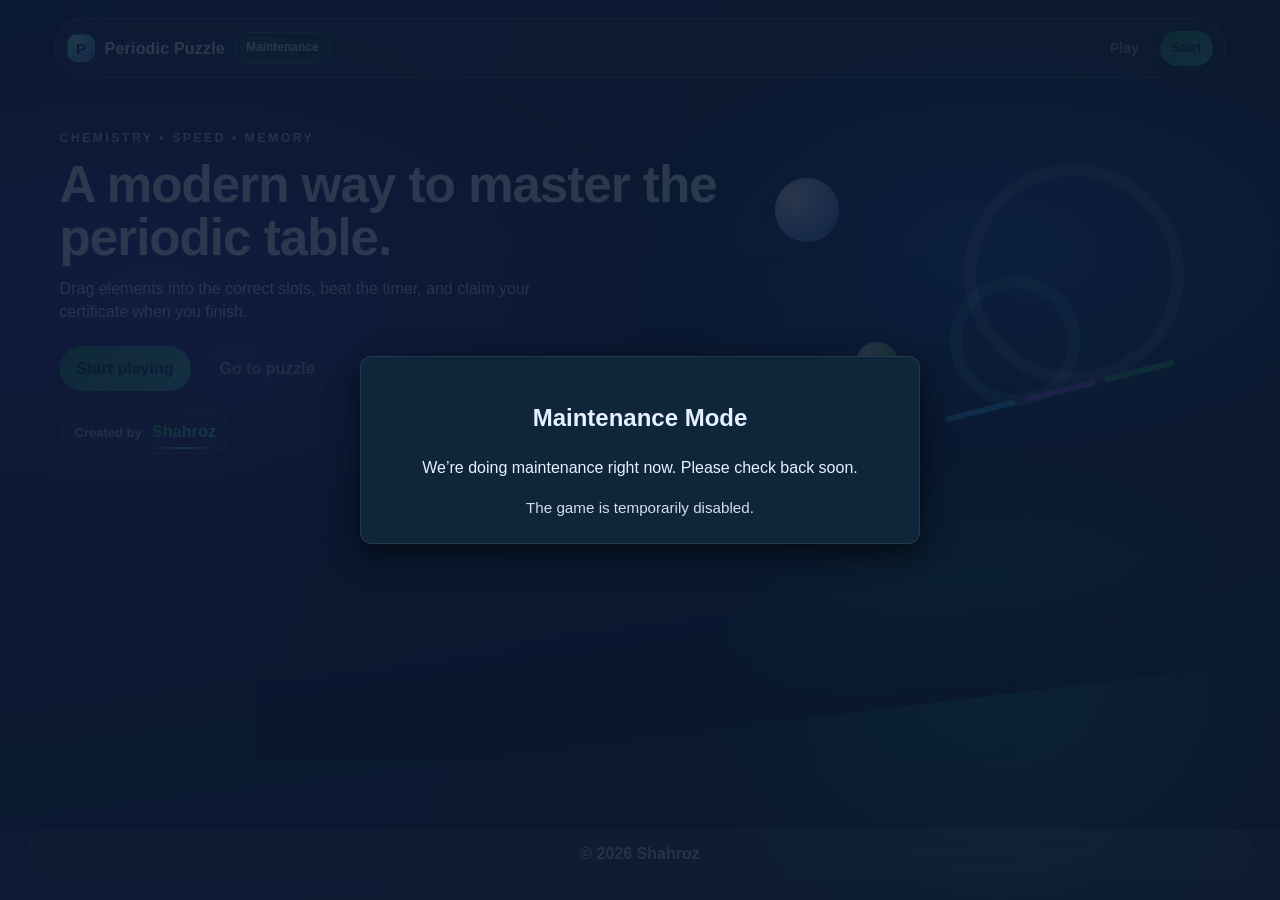
==== index.html @ a2abd0b9 "Add files via upload" ====
<!DOCTYPE html>
<html lang="en" >
<head>
  <meta charset="UTF-8">
	<meta name="viewport" content="width=device-width, initial-scale=1">
  <title>Periodic Puzzle</title>
  <link rel="stylesheet" href="./style.css">
	<link rel="icon" type="image/svg+xml" href="./logo.svg">
	<link rel="icon" type="image/png" href="./logo.png">
	<link rel="apple-touch-icon" href="./logo.png">
  
  <!-- Google tag (gtag.js) -->
  <script async src="https://www.googletagmanager.com/gtag/js?id=G-B5GXGY2XYY"></script>
  <script>
    window.dataLayer = window.dataLayer || [];
    function gtag(){dataLayer.push(arguments);}
    gtag('js', new Date());
    gtag('config', 'G-B5GXGY2XYY');
  </script>
  
  <style>
    /* High protection: disable text selection & right-click while allowing form inputs */
    html, body { -webkit-user-select: none; -moz-user-select: none; -ms-user-select: none; user-select: none; }
    input, textarea, select, button { -webkit-user-select: text; -moz-user-select: text; -ms-user-select: text; user-select: text; }
  </style>
</head>
<body class="page-intro">
	<header class="site-hero" aria-label="Intro">
		<div class="hero-inner">
			<nav class="top-nav" aria-label="Primary">
				<div class="brand">
					<div class="brand-mark" aria-hidden="true"></div>
					<div class="brand-text">Periodic Puzzle</div>
					<span class="pill pill--status">Online</span>
				</div>
				<div class="nav-actions">
					<a class="nav-link" href="./periodic.html">Play</a>
					<a class="pill pill--cta" id="intro-start" href="./periodic.html">Start</a>
				</div>
			</nav>

			<div class="hero-grid">
				<div class="hero-copy">
					<p class="hero-kicker">Chemistry • Speed • Memory</p>
					<h1 class="hero-title">A modern way to master the periodic table.</h1>
					<p class="hero-subtitle">Drag elements into the correct slots, beat the timer, and claim your certificate when you finish.</p>
					<div class="hero-ctas">
						<a class="cta cta--primary" href="./periodic.html">Start playing</a>
						<a class="cta cta--secondary" href="./periodic.html">Go to puzzle</a>
					</div>
					<div class="intro-ownership" aria-label="Ownership">
						<span class="intro-ownership__label">Created by</span>
						<span class="intro-ownership__name">Shahroz</span>
					</div>
				</div>
				<div class="hero-art" aria-hidden="true">
					<div class="ring ring--1"></div>
					<div class="ring ring--2"></div>
					<div class="orb orb--1"></div>
					<div class="orb orb--2"></div>
					<div class="sticks">
						<span class="stick stick--1"></span>
						<span class="stick stick--2"></span>
						<span class="stick stick--3"></span>
					</div>
				</div>
			</div>
		</div>
	</header>

	<!-- Maintenance overlay (shown when site-config.json enables maintenance) -->
	<div class="modal-overlay" id="introMaintenanceOverlay" style="display:none" aria-hidden="true">
		<div class="modal-box" role="dialog" aria-modal="true" aria-labelledby="introMaintenanceTitle">
			<h2 id="introMaintenanceTitle">Maintenance Mode</h2>
			<p id="introMaintenanceMessage" style="margin-top: 10px; line-height: 1.6;"></p>
			<div style="margin-top: 14px; font-size: 0.95em; opacity: 0.9;">
				The game is temporarily disabled.
			</div>
		</div>
	</div>

	<footer class="site-footer" aria-label="Ownership">© 2026 Shahroz</footer>

	<script>
		(async () => {
			try {
				const res = await fetch('./site-config.json', { cache: 'no-store' });
				if (!res.ok) return;
				const cfg = await res.json();
				if (!cfg?.maintenance?.enabled) return;

				const message = cfg?.maintenance?.message || 'We are doing a quick update. Please check back soon.';

				const statusPill = document.querySelector('.pill--status');
				if (statusPill) statusPill.textContent = 'Maintenance';

				const overlay = document.getElementById('introMaintenanceOverlay');
				const messageEl = document.getElementById('introMaintenanceMessage');
				if (messageEl) messageEl.textContent = message;
				if (overlay) {
					overlay.style.display = 'flex';
					overlay.setAttribute('aria-hidden', 'false');
				}

				// Disable navigation into the game while maintenance is enabled
				document.querySelectorAll('a[href$="periodic.html"], a[href$="/periodic.html"]').forEach(a => {
					a.addEventListener('click', (e) => e.preventDefault());
					a.setAttribute('aria-disabled', 'true');
					a.style.pointerEvents = 'none';
					a.style.opacity = '0.65';
				});
			} catch {
				// If config can't be loaded, do nothing
			}
		})();
	</script>
</body>
</html>
---- style.css ----
:root {
	/* Palette (existing colors) */
	--bg: #0a192f;
	--bg-2: #112240;
	--panel: #0f253a;
	--panel-2: #071428;
	--text: #e6f1ff;
	--muted: #cfeef0;
	--accent: #64ffda;

	/* Hero palette (keeps your existing theme, adds a modern gradient) */
	--hero-a: #6d28d9;
	--hero-b: #2563eb;
	--hero-c: #22c55e;
	--glass: rgba(255, 255, 255, 0.10);
	--glass-2: rgba(255, 255, 255, 0.14);
	--glass-border: rgba(255, 255, 255, 0.16);
	--ring: rgba(255, 255, 255, 0.22);

	/* Responsive sizing */
	--tile: 44px;
	--grid-cell: 52px;
	--grid-gap: 6px;

	/* Radii / shadows (reused existing values) */
	--r-sm: 6px;
	--r-md: 10px;
	--r-lg: 12px;
	--shadow-lg: 0 10px 30px rgba(0,0,0,0.6);
	--shadow-lg-2: 0 10px 30px rgba(0,0,0,0.7);
}

*,
*::before,
*::after {
	box-sizing: border-box;
}

body {
	background-color: var(--bg);
	background-image: linear-gradient(180deg, var(--bg) 0%, var(--bg-2) 120%);
	color: var(--text);
	font-family: "Helvetica Neue", Helvetica, Arial, sans-serif;
	line-height: 1.45;
	margin: 0;
}

/* Intro page: fill viewport so no empty bottom area */
body.page-intro {
	min-height: 100vh;
	display: flex;
	flex-direction: column;
	background:
		radial-gradient(900px 450px at 12% 35%, rgba(109, 40, 217, 0.55), transparent 60%),
		radial-gradient(700px 380px at 78% 30%, rgba(37, 99, 235, 0.55), transparent 55%),
		radial-gradient(520px 420px at 78% 82%, rgba(34, 197, 94, 0.38), transparent 55%),
		linear-gradient(110deg, rgba(16, 24, 64, 0.95), rgba(10, 25, 47, 0.90));
}

/* Game page: match intro background + remove bottom empty space */
body.page-game {
	min-height: 100vh;
	display: flex;
	flex-direction: column;
	background:
		radial-gradient(900px 450px at 12% 35%, rgba(109, 40, 217, 0.40), transparent 60%),
		radial-gradient(700px 380px at 78% 30%, rgba(37, 99, 235, 0.40), transparent 55%),
		radial-gradient(520px 420px at 78% 82%, rgba(34, 197, 94, 0.26), transparent 55%),
		linear-gradient(110deg, rgba(16, 24, 64, 0.92), rgba(10, 25, 47, 0.90));
}

body.page-game .site-main {
	flex: 1;
}

body.page-game .site-footer {
	margin-top: auto;
}

body.page-intro .site-hero {
	flex: 1;
	padding-bottom: 40px;
}

body.page-intro .site-footer {
	margin-top: auto;
}

/* --- Modern hero + nav (reference-like look) --- */
.site-hero {
	position: relative;
	overflow: hidden;
	padding: 18px 0 110px;
	background:
		radial-gradient(900px 450px at 12% 35%, rgba(109, 40, 217, 0.55), transparent 60%),
		radial-gradient(700px 380px at 78% 30%, rgba(37, 99, 235, 0.55), transparent 55%),
		radial-gradient(520px 420px at 78% 82%, rgba(34, 197, 94, 0.38), transparent 55%),
		linear-gradient(110deg, rgba(16, 24, 64, 0.95), rgba(10, 25, 47, 0.90));
}

.site-hero::after {
	content: "";
	position: absolute;
	left: -8vw;
	right: -8vw;
	bottom: -1px;
	height: 120px;
	background: linear-gradient(180deg, rgba(10, 25, 47, 0) 0%, rgba(10, 25, 47, 0.85) 45%, rgba(10, 25, 47, 1) 100%);
	transform: skewY(-7deg);
	transform-origin: bottom left;
}

/* Intro mobile layout */
@media (max-width: 640px) {
	body.page-intro .hero-inner {
		padding: 0 14px;
	}

	body.page-intro .site-hero {
		padding: 14px 0 64px;
	}

	body.page-intro .top-nav {
		border-radius: 22px;
		padding: 10px 12px;
		gap: 10px;
		flex-wrap: wrap;
	}

	body.page-intro .brand {
		min-width: 0;
		flex: 1 1 auto;
	}

	body.page-intro .brand-text {
		font-size: 14px;
	}

	body.page-intro .pill--status {
		display: none;
	}

	body.page-intro .nav-actions {
		width: 100%;
		justify-content: flex-end;
	}

	body.page-intro .hero-grid {
		grid-template-columns: 1fr;
		padding: 26px 0 0;
		gap: 16px;
	}

	body.page-intro .hero-title {
		font-size: 40px;
	}

	body.page-intro .hero-subtitle {
		font-size: 15px;
		margin-bottom: 18px;
	}

	body.page-intro .hero-ctas {
		gap: 10px;
	}

	body.page-intro .cta {
		width: 100%;
	}

	body.page-intro .hero-art {
		min-height: 180px;
		opacity: 0.92;
	}

	body.page-intro .ring--1 {
		width: 190px;
		height: 190px;
		top: 18px;
		right: 10px;
	}

	body.page-intro .ring--2 {
		display: none;
	}

	body.page-intro .orb--1 {
		left: 16px;
		top: 20px;
		width: 52px;
		height: 52px;
	}

	body.page-intro .orb--2 {
		left: auto;
		right: 18px;
		bottom: 26px;
	}

	body.page-intro .sticks {
		right: 12px;
		bottom: 18px;
		transform: rotate(-10deg);
	}

	body.page-intro .stick {
		width: 56px;
		height: 5px;
	}

	body.page-intro .intro-ownership {
		width: 100%;
		justify-content: center;
	}

	body.page-intro .site-footer {
		margin: 10px auto 14px;
		padding: 10px 14px;
	}
}

@media (max-width: 380px) {
	body.page-intro .hero-title {
		font-size: 34px;
	}
}

.hero-inner {
	max-width: 1400px;
	width: min(96vw, 1400px);
	margin: 0 auto;
	padding: 0 28px;
	position: relative;
	z-index: 1;
}

.top-nav {
	display: flex;
	align-items: center;
	justify-content: space-between;
	gap: 16px;
	padding: 10px 12px;
	border-radius: 999px;
	border: 1px solid var(--glass-border);
	background: rgba(255, 255, 255, 0.06);
	backdrop-filter: blur(10px);
}

.brand {
	display: inline-flex;
	align-items: center;
	gap: 10px;
	min-width: 200px;
}

.brand-mark {
	width: 28px;
	height: 28px;
	border-radius: 10px;
	background: linear-gradient(135deg, rgba(100, 255, 218, 0.95), rgba(37, 99, 235, 0.95));
	box-shadow: 0 12px 30px rgba(0, 0, 0, 0.35);
	position: relative;
	overflow: hidden;
	display: grid;
	place-items: center;
	border: 1px solid rgba(255, 255, 255, 0.18);
}

/* Custom logo mark (license-safe, generated in CSS) */
.brand-mark::before {
	content: "";
	position: absolute;
	inset: -30%;
	background:
		radial-gradient(circle at 35% 35%, rgba(255, 255, 255, 0.65), rgba(255, 255, 255, 0) 55%),
		radial-gradient(circle at 75% 75%, rgba(255, 255, 255, 0.35), rgba(255, 255, 255, 0) 60%);
	opacity: 0.75;
	transform: rotate(18deg);
}

.brand-mark::after {
	content: "P";
	position: relative;
	font-weight: 900;
	font-size: 15px;
	line-height: 1;
	letter-spacing: -0.04em;
	color: rgba(10, 25, 47, 0.92);
	text-shadow: 0 1px 0 rgba(255, 255, 255, 0.25);
}

.brand-text {
	font-weight: 800;
	letter-spacing: 0.2px;
}

.nav-actions {
	display: inline-flex;
	align-items: center;
	gap: 10px;
	flex-wrap: wrap;
	justify-content: flex-end;
}

.nav-link {
	color: rgba(230, 241, 255, 0.88);
	text-decoration: none;
	font-weight: 600;
	font-size: 14px;
	padding: 8px 10px;
	border-radius: 999px;
	border: 1px solid transparent;
	transition: background-color 180ms ease, border-color 180ms ease, transform 180ms ease;
}

.nav-link:hover {
	background: rgba(255, 255, 255, 0.08);
	border-color: rgba(255, 255, 255, 0.14);
	transform: translateY(-1px);
}

.pill {
	display: inline-flex;
	align-items: center;
	justify-content: center;
	padding: 8px 12px;
	border-radius: 999px;
	font-size: 13px;
	font-weight: 700;
	text-decoration: none;
	border: 1px solid var(--glass-border);
	background: rgba(255, 255, 255, 0.08);
	color: rgba(230, 241, 255, 0.95);
}

.pill--status {
	padding: 6px 10px;
	font-size: 12px;
	border-color: rgba(34, 197, 94, 0.45);
	background: rgba(34, 197, 94, 0.10);
}

.pill--cta {
	border: none;
	background: linear-gradient(135deg, rgba(34, 197, 94, 0.92), rgba(100, 255, 218, 0.92));
	color: rgba(10, 25, 47, 0.95);
	box-shadow: 0 16px 36px rgba(0, 0, 0, 0.35);
}

.hero-grid {
	display: grid;
	grid-template-columns: 1.15fr 0.85fr;
	gap: 18px;
	align-items: center;
	padding: 52px 6px 0;
}

.hero-kicker {
	margin: 0 0 10px;
	font-weight: 700;
	letter-spacing: 0.22em;
	text-transform: uppercase;
	color: rgba(230, 241, 255, 0.80);
	font-size: 12px;
}

.hero-title {
	margin: 0 0 12px;
	font-size: clamp(34px, 4vw, 54px);
	line-height: 1.05;
	letter-spacing: -0.02em;
}

.hero-subtitle {
	margin: 0 0 22px;
	max-width: 56ch;
	color: rgba(230, 241, 255, 0.86);
	font-size: 16px;
}

.hero-ctas {
	display: flex;
	gap: 12px;
	flex-wrap: wrap;
}

.cta {
	display: inline-flex;
	align-items: center;
	justify-content: center;
	min-height: 44px;
	padding: 10px 16px;
	border-radius: 999px;
	text-decoration: none;
	font-weight: 800;
	border: 1px solid transparent;
	transition: transform 180ms ease, filter 180ms ease, background-color 180ms ease, border-color 180ms ease;
}

.cta--primary {
	color: rgba(10, 25, 47, 0.95);
	background: linear-gradient(135deg, rgba(34, 197, 94, 0.95), rgba(100, 255, 218, 0.95));
	box-shadow: 0 18px 40px rgba(0, 0, 0, 0.35);
}

.cta--secondary {
	color: rgba(230, 241, 255, 0.92);
	background: rgba(255, 255, 255, 0.06);
	border-color: rgba(255, 255, 255, 0.16);
	backdrop-filter: blur(10px);
}

.cta:hover {
	transform: translateY(-1px);
	filter: brightness(1.05);
}

.hero-art {
	position: relative;
	min-height: 280px;
}

.ring {
	position: absolute;
	border-radius: 999px;
	border: 12px solid var(--ring);
	filter: blur(0.2px);
	opacity: 0.95;
}

.ring--1 {
	width: 220px;
	height: 220px;
	top: 12px;
	right: 36px;
	transform: rotate(18deg);
	border-color: rgba(255, 255, 255, 0.18);
}

.ring--2 {
	width: 130px;
	height: 130px;
	bottom: 26px;
	right: 140px;
	transform: rotate(-12deg);
	border-color: rgba(100, 255, 218, 0.22);
}

.orb {
	position: absolute;
	border-radius: 999px;
	filter: blur(0.1px);
	box-shadow: 0 18px 60px rgba(0, 0, 0, 0.35);
}

.orb--1 {
	width: 64px;
	height: 64px;
	top: 26px;
	left: 40px;
	background: radial-gradient(circle at 30% 30%, rgba(255, 255, 255, 0.90), rgba(37, 99, 235, 0.90));
}

.orb--2 {
	width: 44px;
	height: 44px;
	bottom: 46px;
	left: 120px;
	background: radial-gradient(circle at 30% 30%, rgba(255, 255, 255, 0.86), rgba(34, 197, 94, 0.92));
}

.sticks {
	position: absolute;
	bottom: 38px;
	right: 42px;
	display: flex;
	gap: 10px;
	transform: rotate(-14deg);
}

.stick {
	display: inline-block;
	width: 72px;
	height: 6px;
	border-radius: 999px;
	opacity: 0.92;
}

.stick--1 { background: rgba(56, 189, 248, 0.85); }
.stick--2 { background: rgba(168, 85, 247, 0.85); }
.stick--3 { background: rgba(34, 197, 94, 0.85); }

.site-main {
	position: relative;
	margin-top: 0;
}

/* The intro hero can overlap its own next section (not used on game page). */
.page-intro .site-main {
	margin-top: -72px;
}

/* Touch devices: avoid sticky hover zoom */
@media (hover: none) and (pointer: coarse) {
	.element-box:hover {
		transform: none;
		background-color: #f0f0f05e;
	}
	.element-box {
		touch-action: none;
	}
	.button:hover {
		transform: none;
	}
}

.game-header {
	display: flex;
	justify-content: space-between;
	align-items: center;
	gap: 20px;
	margin-bottom: 20px;
	padding: 12px 14px;
	border: 1px solid rgba(255, 255, 255, 0.16);
	border-radius: 22px;
	background: rgba(255, 255, 255, 0.06);
	backdrop-filter: blur(10px);
}

.header-left {
	display: flex;
	align-items: center;
	gap: 30px;
}

.header-right {
	justify-content: end;
	display: flex;
	align-items: center;
	gap: 8px;
	flex-wrap: wrap;
}

.game-title {
	font-size: 24px;
	font-weight: bold;
	color: var(--accent);
	letter-spacing: 0.2px;
}

.game-container {
	max-width: 1400px;
	width: min(96vw, 1400px);
	margin: 0 auto;
	padding: 22px 28px;
}

.elements-container {
	display: flex;
	flex-wrap: wrap;
	justify-content: center;
	align-items: center;
	gap: 6px;
	padding: 14px 10px;
	min-height: 50px;
	border: 1px solid rgba(255, 255, 255, 0.12);
	border-radius: 18px;
	background: rgba(255, 255, 255, 0.05);
}

.element-box {
	color: var(--text);
	width: var(--tile);
	height: var(--tile);
	border: 1px solid rgba(0, 0, 0, 0.35);
	padding: 3px;
	display: grid;
	grid-template-rows: 20% 40% 20% 20%;
	cursor: move;
	-webkit-user-select: none;
	-ms-user-select: none;
	user-select: none;
	background-color: #f0f0f05e;
	border-radius: var(--r-sm);
	transition: transform 150ms ease-in, background-color 150ms ease, border-color 150ms ease;
}

.element-box:hover {
	transform: scale(1.5);
	z-index: 1;
	background-color: #f0f0f0ab;
}

/* Prevent hover effect on placed elements */
.drop-zone .element-box:hover {
	transform: none;
	background: unset;
}

.element-box .atomic-number {
	font-size: 10px;
	text-align: left;
	align-self: start;
}

.element-box .symbol {
	font-size: 14px;
	font-weight: bold;
	text-align: center;
	align-self: center;
}

.element-box .name {
	font-size: 10px;
	text-align: center;
	align-self: center;
	text-overflow: ellipsis;
	overflow: hidden;
	white-space: nowrap;
}

.element-box:hover .name {
	/* Make the name readable on hover (previously shrank to 6px which was unintended). */
	font-size: 12px;
}

/* Responsive layout + scalable table sizing */
@media (max-width: 900px) {
	:root {
		--tile: 36px;
		--grid-cell: 40px;
		--grid-gap: 4px;
	}
	.game-header {
		flex-direction: column;
		align-items: stretch;
	}
	.header-left {
		flex-wrap: wrap;
		gap: 12px;
		justify-content: space-between;
	}
	.header-right {
		justify-content: flex-start;
	}
	.stats-container {
		flex-wrap: wrap;
		gap: 10px;
	}
	.game-container {
		padding: 16px 14px;
	}
	.periodic-table-container {
		padding: 8px;
	}
}

@media (max-width: 600px) {
	:root {
		--tile: 34px;
		--grid-cell: 38px;
		--grid-gap: 4px;
	}
	.game-title {
		font-size: 20px;
	}
	.button {
		padding: 10px 12px;
		font-size: 14px;
		min-height: 38px;
	}
	.score-display,
	.level-display,
	.timer-display {
		min-width: 92px;
		font-size: 15px;
		padding: 8px 10px;
	}
}

@media (max-width: 420px) {
	:root {
		--tile: 32px;
		--grid-cell: 36px;
		--grid-gap: 3px;
	}
}

.element-box .mass {
	font-size: 8px;
	text-align: center;
	align-self: center;
}

.element-box.dragging {
	opacity: 0.5;
}

.periodic-table-container {
	display: flex;
	flex-direction: column;
	align-items: center;
	gap: 20px;
	padding: 10px;
	max-width: 100%;
	overflow-x: auto;
	-webkit-overflow-scrolling: touch;
	border: 1px solid rgba(255, 255, 255, 0.12);
	border-radius: 18px;
	background: rgba(255, 255, 255, 0.04);
}

.periodic-grid {
	display: grid;
	grid-template-columns: repeat(18, var(--grid-cell));
	gap: var(--grid-gap);
	width: max-content;
}

.drop-zone {
	width: calc(var(--grid-cell) - 2px);
	height: calc(var(--grid-cell) - 2px);
	border: 1px dashed rgba(230, 241, 255, 0.30);
	display: flex;
	align-items: center;
	justify-content: center;
	opacity: 1;
	border-radius: var(--r-sm);
	background-color: rgba(255, 255, 255, 0.035);
}

@supports (background-color: color-mix(in srgb, #000 10%, transparent)) {
	.drop-zone {
		background-color: color-mix(in srgb, var(--zone-color, rgba(255, 255, 255, 0.12)) 18%, transparent);
	}
}

/* Element group colors (subtle tint on empty zones) */
.drop-zone[data-group="alkali-metal"] {
	--zone-color: #ff5f56;
}
.drop-zone[data-group="alkaline-earth"] {
	--zone-color: #ffbd2e;
}
.drop-zone[data-group="transition"] {
	--zone-color: #ff9f1a;
}
.drop-zone[data-group="post-transition"] {
	--zone-color: #27c93f;
}
.drop-zone[data-group="metalloid"] {
	--zone-color: #00b4d8;
}
.drop-zone[data-group="nonmetal"] {
	--zone-color: #1e90ff;
}
.drop-zone[data-group="noble-gas"] {
	--zone-color: #9b5de5;
}
.drop-zone[data-group="lanthanide"],
.drop-zone[data-group="lanthanide-placeholder"] {
	--zone-color: #dd32f4;
}

.drop-zone[data-group="actinide"],
.drop-zone[data-group="actinide-placeholder"] {
	--zone-color: #ff66c4;
}

/* Keep placeholder opacity */
.drop-zone[data-group="lanthanide-placeholder"],
.drop-zone[data-group="actinide-placeholder"] {
	opacity: 0.65;
	font-size: 12px;
	font-style: italic;
}

.drop-zone.correct {
	opacity: 1;
	border-style: solid;
}

.drop-zone.correct-hover {
	background-color: rgba(100, 255, 218, 0.10);
	outline: 2px dashed var(--accent);
}

/* --- Tutorial modal --- */
.tutorial-box {
	max-width: 620px;
}

.tutorial-stage {
	position: relative;
	margin-top: 14px;
	height: 150px;
	border-radius: var(--r-lg);
	border: 1px solid rgba(255, 255, 255, 0.14);
	background: rgba(255, 255, 255, 0.06);
	overflow: hidden;
}

.tutorial-target {
	position: absolute;
	right: 22px;
	top: 50%;
	transform: translateY(-50%);
	width: 92px;
	height: 92px;
	border-radius: 16px;
	border: 2px dashed rgba(100, 255, 218, 0.45);
	background: rgba(100, 255, 218, 0.07);
	display: flex;
	align-items: center;
	justify-content: center;
}

.tutorial-target.is-hot {
	border-color: rgba(100, 255, 218, 0.85);
	background: rgba(100, 255, 218, 0.12);
}

.tutorial-target-label {
	font-weight: 800;
	color: rgba(230, 241, 255, 0.86);
	font-size: 14px;
}

.tutorial-tile {
	position: absolute;
	left: 22px;
	top: 50%;
	transform: translateY(-50%);
	width: 92px;
	height: 92px;
	border-radius: 16px;
	border: 1px solid rgba(255, 255, 255, 0.16);
	background: rgba(255, 255, 255, 0.10);
	backdrop-filter: blur(10px);
	box-shadow: 0 18px 44px rgba(0, 0, 0, 0.35);
	color: rgba(230, 241, 255, 0.92);
	cursor: grab;
	user-select: none;
	display: grid;
	grid-template-rows: 18px 1fr 18px;
	padding: 10px;
}

.tutorial-tile.is-dragging {
	cursor: grabbing;
	box-shadow: 0 22px 58px rgba(0, 0, 0, 0.45);
}

.tutorial-atomic {
	font-size: 12px;
	font-weight: 800;
	opacity: 0.9;
}

.tutorial-symbol {
	font-size: 26px;
	font-weight: 900;
	align-self: center;
	justify-self: center;
}

.tutorial-name {
	font-size: 12px;
	font-weight: 700;
	opacity: 0.9;
	text-align: center;
}

.tutorial-pointer {
	position: absolute;
	left: 58px;
	top: 52px;
	width: 14px;
	height: 14px;
	border-radius: 999px;
	background: rgba(255, 255, 255, 0.95);
	box-shadow: 0 14px 34px rgba(0, 0, 0, 0.35);
	opacity: 0.85;
	animation: tutorialPointer 1.6s ease-in-out infinite;
}

.tutorial-pointer::after {
	content: "";
	position: absolute;
	left: 50%;
	top: 50%;
	transform: translate(-50%, -50%);
	width: 26px;
	height: 26px;
	border-radius: 999px;
	border: 2px solid rgba(255, 255, 255, 0.35);
}

@keyframes tutorialPointer {
	0% { transform: translate(0, 0) scale(1); opacity: 0.35; }
	20% { opacity: 0.85; }
	55% { transform: translate(310px, 0) scale(1); opacity: 0.85; }
	70% { transform: translate(310px, 0) scale(0.86); opacity: 0.55; }
	100% { transform: translate(0, 0) scale(1); opacity: 0.35; }
}

/* Footer ownership */
.site-footer {
	max-width: 1400px;
	width: min(96vw, 1400px);
	margin: 10px auto 22px;
	padding: 12px 18px;
	border-radius: 999px;
	border: 1px solid rgba(255, 255, 255, 0.12);
	background: rgba(255, 255, 255, 0.05);
	backdrop-filter: blur(10px);
	color: rgba(230, 241, 255, 0.80);
	font-weight: 700;
	text-align: center;
}

/* Intro ownership animation */
.intro-ownership {
	display: inline-flex;
	align-items: baseline;
	gap: 10px;
	margin-top: 18px;
	padding: 10px 14px;
	border-radius: 999px;
	border: 1px solid rgba(255, 255, 255, 0.14);
	background: rgba(255, 255, 255, 0.06);
	backdrop-filter: blur(10px);
	animation: introOwnerIn 900ms ease-out both;
}

.intro-ownership__label {
	font-weight: 700;
	color: rgba(230, 241, 255, 0.72);
	font-size: 13px;
}

.intro-ownership__name {
	font-weight: 900;
	letter-spacing: 0.2px;
	background: linear-gradient(135deg, rgba(34, 197, 94, 0.95), rgba(100, 255, 218, 0.95));
	-webkit-background-clip: text;
	background-clip: text;
	color: transparent;
	position: relative;
}

.intro-ownership__name::after {
	content: "";
	position: absolute;
	left: 0;
	right: 0;
	bottom: -6px;
	height: 2px;
	border-radius: 999px;
	background: linear-gradient(90deg, rgba(34, 197, 94, 0), rgba(100, 255, 218, 0.95), rgba(34, 197, 94, 0));
	animation: introGlow 1.6s ease-in-out infinite;
}

@keyframes introOwnerIn {
	from { opacity: 0; transform: translateY(8px); }
	to { opacity: 1; transform: translateY(0); }
}

@keyframes introGlow {
	0%, 100% { opacity: 0.45; filter: blur(0px); }
	50% { opacity: 1; filter: blur(0.4px); }
}

.drop-zone.incorrect {
	/* Preferred: subtle tint using the indicator color. Fallback provided for older browsers. */
	background-color: var(--indicator-color, rgba(255,40,40,0.25));
	outline: 3px solid var(--indicator-color);
	box-shadow: 0 0 8px var(--indicator-color);
}

/* Use color-mix in browsers that support it for a nicer tint. */
@supports (background-color: color-mix(in srgb, var(--indicator-color) 25%, transparent)) {
	.drop-zone.incorrect {
		background-color: color-mix(in srgb, var(--indicator-color) 25%, transparent);
	}
}

.drop-zone.correct .element-box {
	border: none;
	animation: placeElement 0.5s ease-out forwards;
}

/* Short duplicate of .celebration-overlay removed (full layout defined later). */

.sub-periodic-grid {
	display: grid;
	grid-template-columns: repeat(15, calc(var(--grid-cell) - 2px));
	gap: var(--grid-gap);
	justify-content: center;
	width: max-content;
}

.drop-zone[data-group="spacer"] {
	border: none;
	background: none;
	pointer-events: none; /* Prevents any drag interactions */
}

/* Legend styling */
.legend {
	display: flex;
	flex-wrap: wrap;
	justify-content: center;
	gap: 18px;
	padding: 14px;
	border: 1px solid rgba(255, 255, 255, 0.12);
	border-radius: 18px;
	background: rgba(255, 255, 255, 0.05);
}

.legend-item {
	display: flex;
	align-items: center;
	gap: 8px;
	font-size: 15px;
}

.color-box {
	width: 20px;
	height: 20px;
	border: 1px solid rgba(230, 241, 255, 0.22);
	border-radius: var(--r-sm);
}

/* Legend colors to match */
.color-box.alkali-metal {
	background-color: #ff5f56;
}
.color-box.alkaline-earth {
	background-color: #ffbd2e;
}
.color-box.transition {
	background-color: #ff9f1a;
}
.color-box.post-transition {
	background-color: #27c93f;
}
.color-box.metalloid {
	background-color: #00b4d8;
}
.color-box.nonmetal {
	background-color: #1e90ff;
}
.color-box.noble-gas {
	background-color: #9b5de5;
}
.color-box.lanthanide {
	background-color: #dd32f4;
}
.color-box.actinide {
	background-color: #ff66c4;
}

/* Ensure placeholder boxes don't have borders */
.drop-zone[data-group="spacer"],
.drop-zone[data-group="empty"] {
	border: none;
	background: none;
}

.stats-container {
	display: flex;
	justify-content: start;
	gap: 20px;
}

.score-display,
.level-display,
.timer-display {
	font-size: 18px;
	font-weight: bold;
	color: var(--accent);
	background-color: rgba(17, 34, 64, 0.65);
	padding: 10px 12px;
	border-radius: var(--r-md);
	border: 1px solid rgba(230, 241, 255, 0.10);
	min-width: 100px;
	text-align: center;
}

.timer-warning {
	color: #ff5f56;
	animation: pulse 1s infinite;
}

.button {
	padding: 10px 14px;
	font-size: 15px;
	cursor: pointer;
	background: rgba(255, 255, 255, 0.06);
	color: rgba(230, 241, 255, 0.92);
	border: 1px solid rgba(255, 255, 255, 0.16);
	border-radius: 999px;
	backdrop-filter: blur(8px);
	transition: background-color 180ms ease, transform 180ms ease, border-color 180ms ease, filter 180ms ease;
	min-height: 40px;
}

.button:hover {
	background-color: rgba(255, 255, 255, 0.10);
	border-color: rgba(255, 255, 255, 0.22);
	transform: translateY(-1px);
	filter: brightness(1.03);
}

.button:focus-visible,
.celebration-button:focus-visible,
.modal-input:focus-visible,
.modal-textarea:focus-visible {
	outline: 2px solid rgba(100, 255, 218, 0.65);
	outline-offset: 2px;
}

.reset {
	border-color: #ff5f56;
	color: #ff5f56;
}

.reset:hover {
	background-color: rgba(255, 95, 86, 0.1);
}

.game-container.paused {
	position: relative;
}

.game-container.paused::after {
	content: "PAUSED";
	position: absolute;
	top: 50%;
	left: 50%;
	transform: translate(-50%, -50%);
	background-color: rgba(0, 0, 0, 0.82);
	color: var(--accent);
	padding: 20px 40px;
	font-size: 24px;
	border-radius: var(--r-md);
	z-index: 1000;
}

.game-container.paused .element-box {
	pointer-events: none;
	opacity: 0.5;
}

.game-container.paused .drop-zone {
	pointer-events: none;
}

.element-box.fade-out {
	animation: fadeOut 200ms ease-out forwards;
}

.element-box.fade-in {
	animation: fadeIn 200ms ease-in forwards;
}

.celebration-overlay {
	position: fixed;
	top: 0;
	left: 0;
	right: 0;
	bottom: 0;
	background: rgba(10, 25, 47, 0.95);
	display: flex;
	justify-content: center;
	align-items: center;
	z-index: 1000;
	animation: fadeIn 0.5s ease-out;
}

.celebration-message {
	background: var(--bg-2);
	padding: 40px;
	border-radius: var(--r-lg);
	text-align: center;
	animation: scaleIn 0.5s ease-out;
	border: 1px solid rgba(230, 241, 255, 0.10);
}

.celebration-message h2 {
	color: var(--accent);
	font-size: 2.5em;
	margin-bottom: 20px;
}

.celebration-message p {
	color: var(--text);
	font-size: 1.2em;
	margin: 10px 0;
}

.celebration-button {
	background-color: var(--accent);
	color: var(--bg);
	border: none;
	padding: 12px 24px;
	border-radius: var(--r-sm);
	font-size: 1.1em;
	margin-top: 20px;
	cursor: pointer;
	transition: all 0.3s ease;
}

.celebration-button:hover {
	transform: scale(1.05);
	box-shadow: 0 0 20px rgba(100, 255, 218, 0.3);
}

@keyframes scaleIn {
	from {
		transform: scale(0.8);
		opacity: 0;
	}
	to {
		transform: scale(1);
		opacity: 1;
	}
}

@keyframes pulse {
	0%,
	100% {
		opacity: 1;
	}
	50% {
		opacity: 0.5;
	}
}

@keyframes fadeOut {
	from {
		opacity: 1;
	}
	to {
		opacity: 0;
	}
}

@keyframes fadeIn {
	from {
		opacity: 0;
	}
	to {
		opacity: 1;
	}
}

/* Modal styles for in-page dialogs */
.modal-overlay {
	position: fixed;
	top: 0;
	left: 0;
	right: 0;
	bottom: 0;
	background: rgba(10, 25, 47, 0.85);
	display: flex;
	justify-content: center;
	align-items: center;
	z-index: 1200;
}

.modal-box {
	background: var(--panel);
	padding: 24px;
	border-radius: var(--r-lg);
	width: min(560px, 92%);
	max-width: 92vw;
	box-shadow: var(--shadow-lg);
	border: 1px solid rgba(230, 241, 255, 0.10);
	text-align: center;
}

.modal-input {
	width: 100%;
	padding: 10px 12px;
	margin: 10px 0;
	border-radius: var(--r-sm);
	border: 1px solid #223547;
	background: var(--panel-2);
	color: var(--text);
}

.modal-textarea {
	width: 100%;
	height: 90px;
	padding: 12px;
	border-radius: var(--r-sm);
	border: 1px solid #223547;
	background: var(--panel-2);
	color: var(--text);
	resize: vertical;
}

.modal-actions {
	display: flex;
	gap: 8px;
	justify-content: center;
	margin-top: 12px;
	flex-wrap: wrap;
}

.modal-note {
	color: var(--muted);
	margin-bottom: 8px;
}

.modal-status {
	margin-top: 10px;
	color: var(--accent);
	font-weight: 600;
}

@media (max-width: 600px) {
	/* Make the table start at the left edge on mobile */
	.periodic-table-container {
		align-items: flex-start;
		gap: 14px;
	}

	/* Make empty/spacer cells visible so the table shape is clear */
	.drop-zone[data-group="spacer"],
	.drop-zone[data-group="empty"] {
		border: 1px dashed rgba(230, 241, 255, 0.14);
		background: rgba(230, 241, 255, 0.03);
	}

	/* Reduce tile text clutter on small screens */
	.element-box .name,
	.element-box .mass {
		display: none;
	}
	.element-box .symbol {
		font-size: 13px;
	}
	.element-box .atomic-number {
		font-size: 9px;
	}

	/* Legend: 2-column grid */
	.legend {
		display: grid;
		grid-template-columns: repeat(2, minmax(0, 1fr));
		gap: 10px 12px;
		justify-items: start;
		padding: 12px;
	}
	.legend-item {
		font-size: 14px;
	}
	.color-box {
		width: 16px;
		height: 16px;
	}

	.modal-box { padding: 16px; }
	.modal-actions .celebration-button { padding: 8px 12px; font-size: 14px; }
}

@keyframes placeElement {
	0% {
		transform: scale(0.8);
		opacity: 0;
	}
	50% {
		transform: scale(1.1);
	}
	100% {
		transform: scale(1);
		opacity: 1;
	}
}

@keyframes shake {
	0%, 100% { transform: translateX(0); }
	25% { transform: translateX(-5px); }
	75% { transform: translateX(5px); }
}

.element-box.shake {
	animation: shake 0.2s ease-in-out;
}

/* ===========================
   Email Certificate Modal
   =========================== */

#email-modal {
	position: fixed;
	top: 0;
	left: 0;
	width: 100%;
	height: 100%;
	display: none;
	justify-content: center;
	align-items: center;
	background: rgba(0, 0, 0, 0.6);
	z-index: 9999;
}

#email-modal .modal-box {
	background: var(--panel);
	padding: 24px;
	border-radius: var(--r-lg);
	width: min(420px, 92%);
	box-shadow: var(--shadow-lg-2);
	border: 1px solid rgba(230, 241, 255, 0.10);
	text-align: center;
	animation: fadeIn 0.4s ease-out;
}

#email-modal h3 {
	color: var(--accent);
	margin-bottom: 12px;
}

#email-modal p {
	color: var(--text);
	font-size: 15px;
	margin-bottom: 10px;
}

#email-modal input {
	width: 100%;
	padding: 10px 12px;
	border-radius: var(--r-sm);
	border: 1px solid #223547;
	background: var(--panel-2);
	color: var(--text);
	margin-bottom: 12px;
}

#email-modal button {
	background-color: var(--accent);
	color: var(--bg);
	border: none;
	padding: 10px 16px;
	border-radius: var(--r-sm);
	cursor: pointer;
	font-weight: bold;
	transition: all 0.3s ease;
}

#email-modal button:hover {
	transform: scale(1.05);
	box-shadow: 0 0 15px rgba(100, 255, 218, 0.3);
}

#email-status {
	margin-top: 10px;
	font-size: 14px;
	color: #64ffda;
}
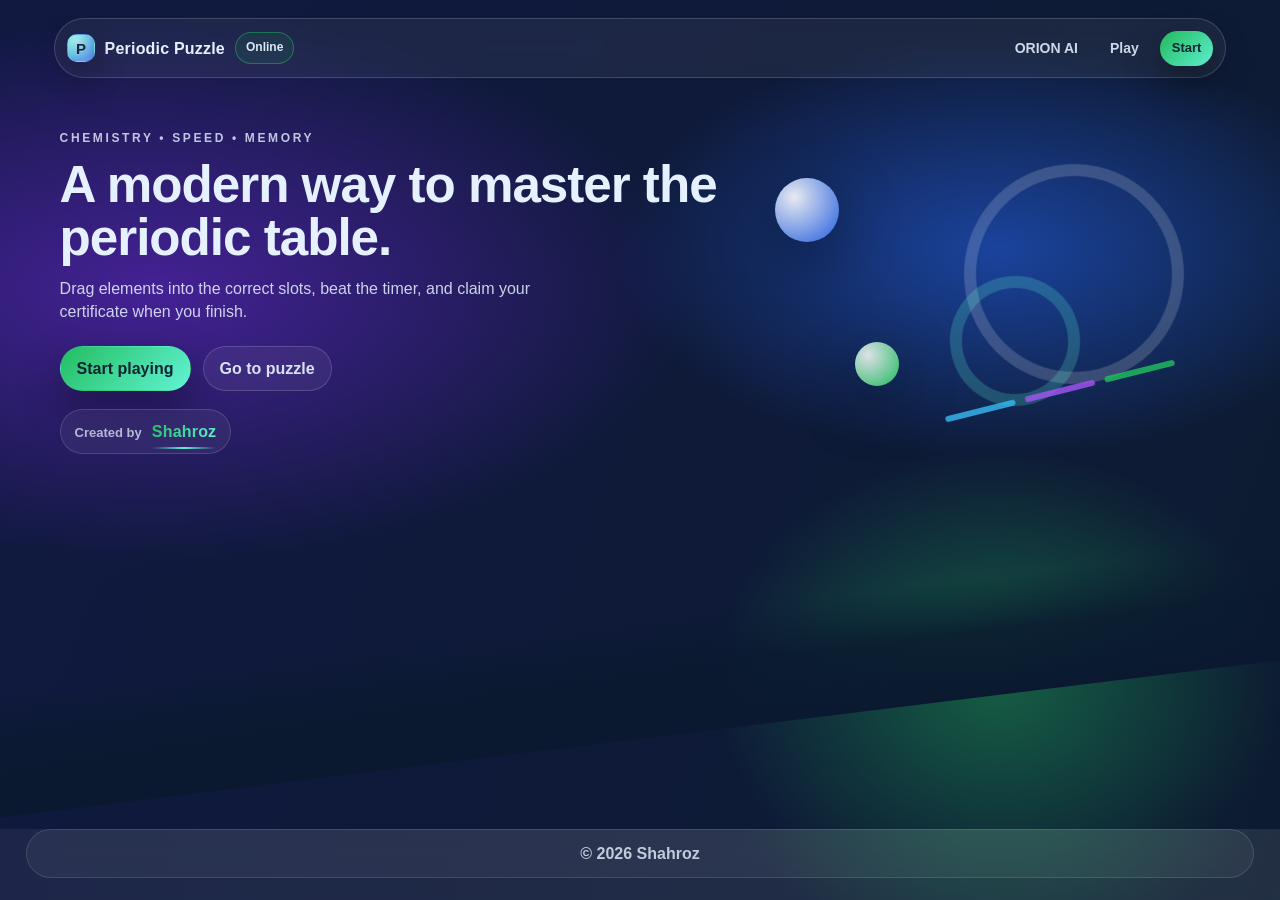
==== commit c354aa56: "Add files via upload" ====
--- a/index.html
+++ b/index.html
@@ -34,6 +34,7 @@
 					<span class="pill pill--status">Online</span>
 				</div>
 				<div class="nav-actions">
+					<a class="nav-link" href="./chat.html">ORION AI</a>
 					<a class="nav-link" href="./periodic.html">Play</a>
 					<a class="pill pill--cta" id="intro-start" href="./periodic.html">Start</a>
 				</div>
--- a/style.css
+++ b/style.css
@@ -84,6 +84,80 @@
 
 body.page-intro .site-footer {
 	margin-top: auto;
+}
+
+/* Difficulty selector styles */
+.difficulty-selector {
+	margin: 20px 0;
+}
+
+.difficulty-options {
+	display: flex;
+	gap: 12px;
+	justify-content: center;
+	flex-wrap: wrap;
+}
+
+.difficulty-btn {
+	display: flex;
+	flex-direction: column;
+	align-items: center;
+	gap: 6px;
+	padding: 12px 20px;
+	background: var(--panel);
+	border: 2px solid rgba(255, 255, 255, 0.1);
+	border-radius: var(--r-md);
+	color: var(--text);
+	cursor: pointer;
+	transition: all 0.3s ease;
+	min-width: 100px;
+}
+
+.difficulty-btn:hover {
+	border-color: var(--accent);
+	transform: translateY(-2px);
+	box-shadow: 0 4px 12px rgba(100, 255, 218, 0.2);
+}
+
+.difficulty-btn.active {
+	border-color: var(--accent);
+	background: rgba(100, 255, 218, 0.1);
+	box-shadow: 0 0 20px rgba(100, 255, 218, 0.3);
+}
+
+.difficulty-emoji {
+	font-size: 32px;
+	transition: transform 0.3s ease;
+	filter: grayscale(0.5);
+}
+
+.difficulty-btn.active .difficulty-emoji {
+	filter: grayscale(0);
+	transform: scale(1.2);
+	animation: difficultyPulse 0.5s ease;
+}
+
+.difficulty-btn:hover .difficulty-emoji {
+	filter: grayscale(0);
+	transform: scale(1.1);
+}
+
+@keyframes difficultyPulse {
+	0%, 100% { transform: scale(1.2); }
+	50% { transform: scale(1.35); }
+}
+
+.difficulty-label {
+	font-weight: 600;
+	font-size: 14px;
+	text-transform: uppercase;
+	letter-spacing: 0.5px;
+}
+
+.difficulty-time {
+	font-size: 12px;
+	opacity: 0.7;
+	color: var(--muted);
 }
 
 /* --- Modern hero + nav (reference-like look) --- */
@@ -617,6 +691,55 @@
 	text-overflow: ellipsis;
 	overflow: hidden;
 	white-space: nowrap;
+}
+
+/* Difficulty-based visibility */
+/* Easy mode: Show atomic numbers prominently */
+body.difficulty-easy .element-box .atomic-number {
+	font-size: 14px;
+	font-weight: bold;
+	color: var(--accent);
+}
+
+/* Medium mode: Hide atomic numbers, show names */
+body.difficulty-medium .element-box .atomic-number {
+	display: none;
+}
+
+body.difficulty-medium .drop-zone .atomic-number {
+	display: none;
+}
+
+/* Hard mode: Hide atomic numbers and names */
+body.difficulty-hard .element-box .atomic-number,
+body.difficulty-hard .element-box .name {
+	display: none;
+}
+
+body.difficulty-hard .element-box .symbol {
+	font-size: 18px;
+}
+
+body.difficulty-hard .drop-zone .atomic-number,
+body.difficulty-hard .drop-zone .name {
+	display: none;
+}
+
+/* Easy mode: Show drop zone numbers as hints */
+body.difficulty-easy .drop-zone::after {
+	content: attr(data-position);
+	position: absolute;
+	top: 2px;
+	left: 4px;
+	font-size: 9px;
+	opacity: 0.4;
+	color: var(--accent);
+	pointer-events: none;
+}
+
+body.difficulty-easy .drop-zone.spacer::after,
+body.difficulty-easy .drop-zone:has(.element-box)::after {
+	content: none;
 }
 
 .element-box:hover .name {
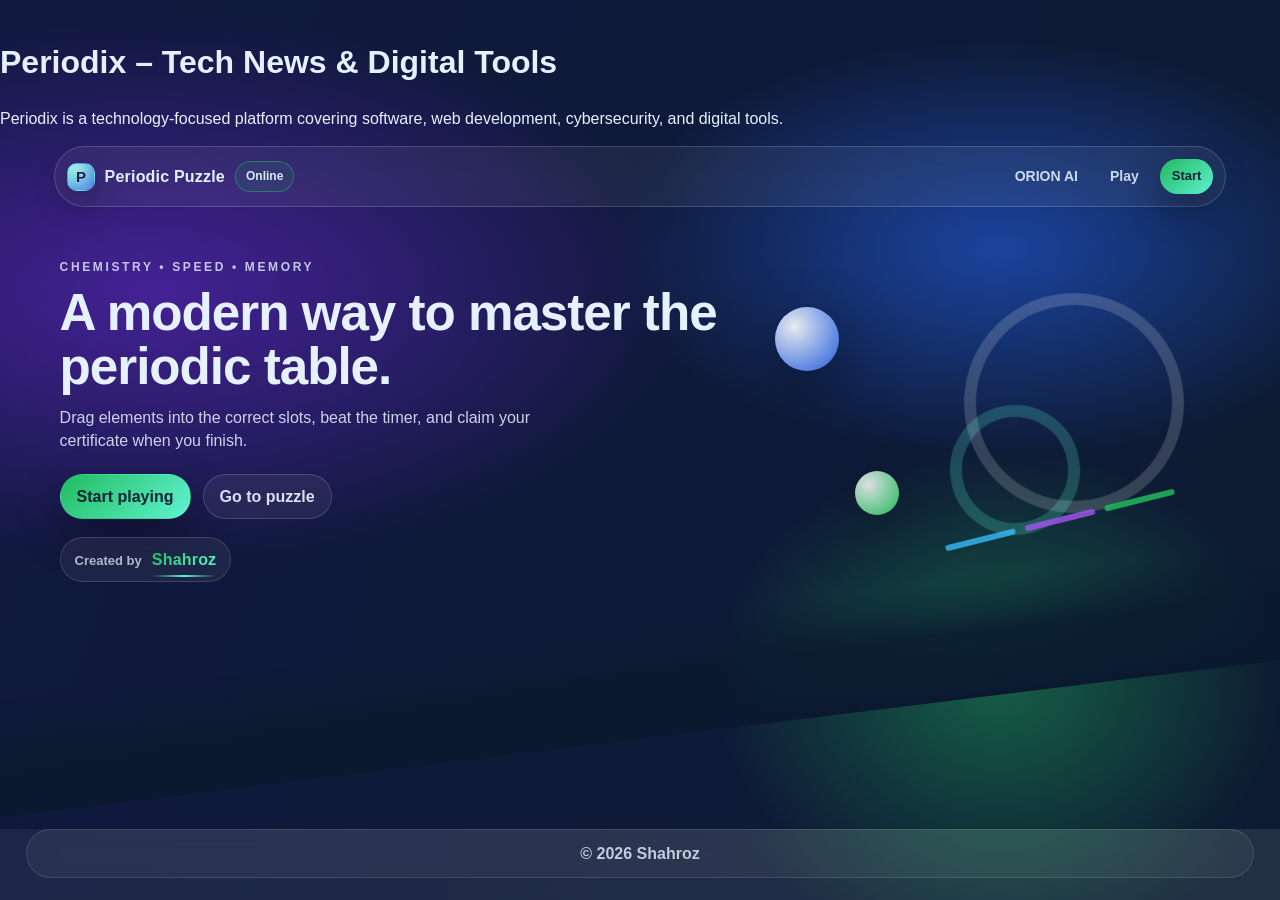
==== commit 652b316c: "Add files via upload" ====
--- a/index.html
+++ b/index.html
@@ -1,10 +1,53 @@
 <!DOCTYPE html>
 <html lang="en" >
 <head>
-  <meta charset="UTF-8">
+	<meta charset="UTF-8">
 	<meta name="viewport" content="width=device-width, initial-scale=1">
-  <title>Periodic Puzzle</title>
+	<!-- Primary SEO -->
+	<title>Periodix – Tech News, Tools & Digital Insights</title>
+	<meta name="description" content="Periodix provides latest tech news, tools, tutorials, and digital insights to help you stay ahead.">
+	<meta name="keywords" content="tech news, digital tools, software, web development, cybersecurity, tutorials, insights, Periodix">
+	<meta name="author" content="Shahroz">
+
+	<!-- Google / Search -->
+	<meta name="robots" content="index, follow">
+	<link rel="canonical" href="https://periodix.me/">
+
+	<!-- Open Graph (Facebook, LinkedIn) -->
+	<meta property="og:title" content="Periodix – Interactive Periodic Table">
+	<meta property="og:description" content="Learn chemistry with an interactive periodic table and smart tools designed for students.">
+	<meta property="og:type" content="website">
+	<meta property="og:url" content="https://periodix.me/">
+	<meta property="og:image" content="https://periodix.me/logo.png">
+
+	<!-- Twitter -->
+	<meta name="twitter:card" content="summary_large_image">
+	<meta name="twitter:title" content="Periodix – Interactive Periodic Table">
+	<meta name="twitter:description" content="Explore chemical elements and learn chemistry interactively with Periodix.">
+	<meta name="twitter:image" content="https://periodix.me/logo.png">
+
+	<!-- Structured Data: WebSite -->
+	<script type="application/ld+json">
+	{
+		"@context": "https://schema.org",
+		"@type": "WebSite",
+		"name": "Periodix",
+		"alternateName": "Periodix Tech",
+		"url": "https://periodix.me"
+	}
+	</script>
+	<!-- Structured Data: Organization Logo -->
+	<script type="application/ld+json">
+	{
+		"@context": "https://schema.org",
+		"@type": "Organization",
+		"name": "Periodix",
+		"url": "https://periodix.me",
+		"logo": "https://periodix.me/logo.png"
+	}
+	</script>
   <link rel="stylesheet" href="./style.css">
+	<link rel="icon" href="/favicon.ico" type="image/x-icon">
 	<link rel="icon" type="image/svg+xml" href="./logo.svg">
 	<link rel="icon" type="image/png" href="./logo.png">
 	<link rel="apple-touch-icon" href="./logo.png">
@@ -26,6 +69,11 @@
 </head>
 <body class="page-intro">
 	<header class="site-hero" aria-label="Intro">
+		<h1>Periodix – Tech News & Digital Tools</h1>
+		<p>
+			Periodix is a technology-focused platform covering software,
+			web development, cybersecurity, and digital tools.
+		</p>
 		<div class="hero-inner">
 			<nav class="top-nav" aria-label="Primary">
 				<div class="brand">
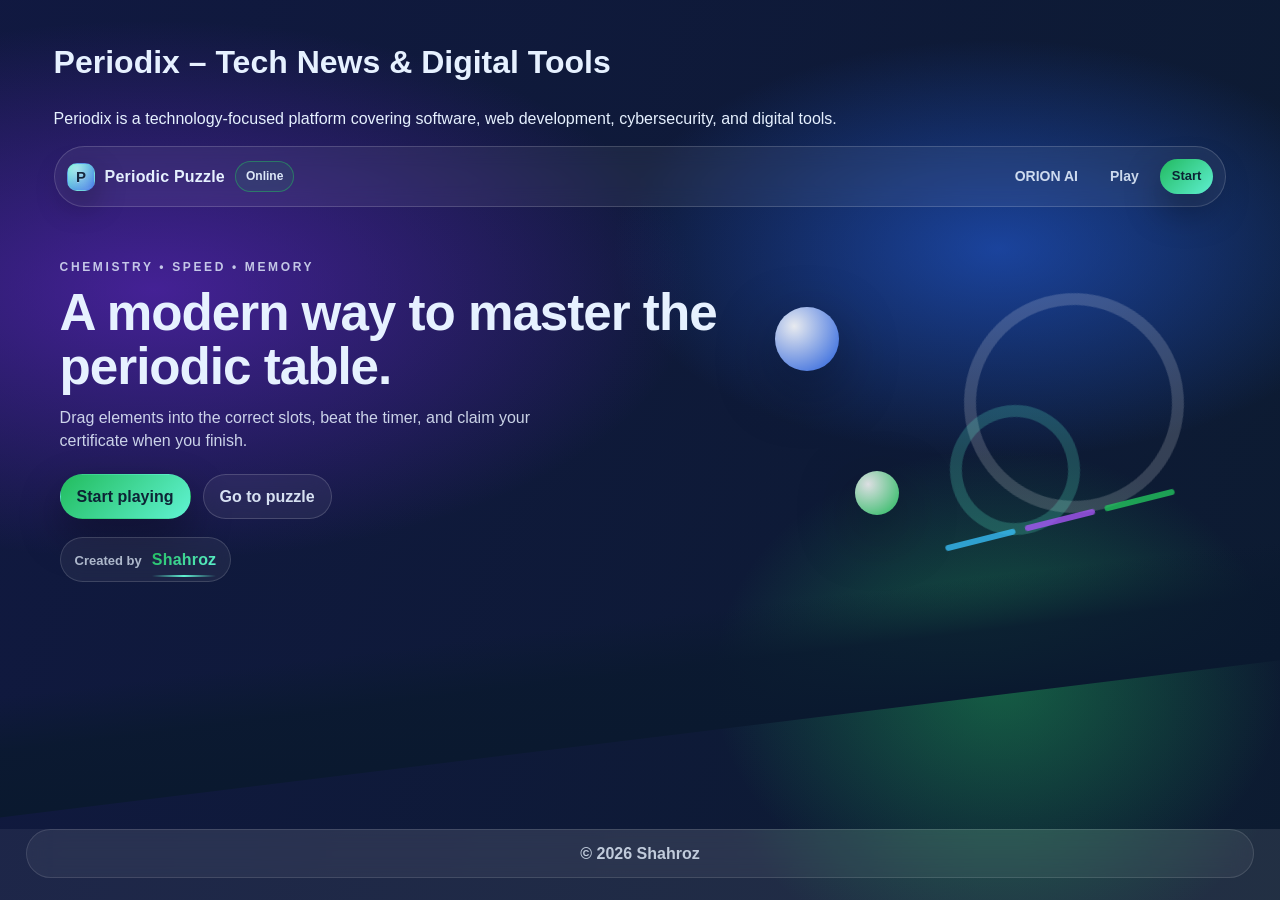
==== commit c32b8940: "Add files via upload" ====
--- a/index.html
+++ b/index.html
@@ -69,12 +69,12 @@
 </head>
 <body class="page-intro">
 	<header class="site-hero" aria-label="Intro">
-		<h1>Periodix – Tech News & Digital Tools</h1>
-		<p>
-			Periodix is a technology-focused platform covering software,
-			web development, cybersecurity, and digital tools.
-		</p>
 		<div class="hero-inner">
+						<!-- SEO header moved here for design harmony -->
+						<div class="seo-header">
+							<h1 class="visually-hidden">Periodix – Tech News & Digital Tools</h1>
+							<p class="visually-hidden">Periodix is a technology-focused platform covering software, web development, cybersecurity, and digital tools.</p>
+						</div>
 			<nav class="top-nav" aria-label="Primary">
 				<div class="brand">
 					<div class="brand-mark" aria-hidden="true"></div>
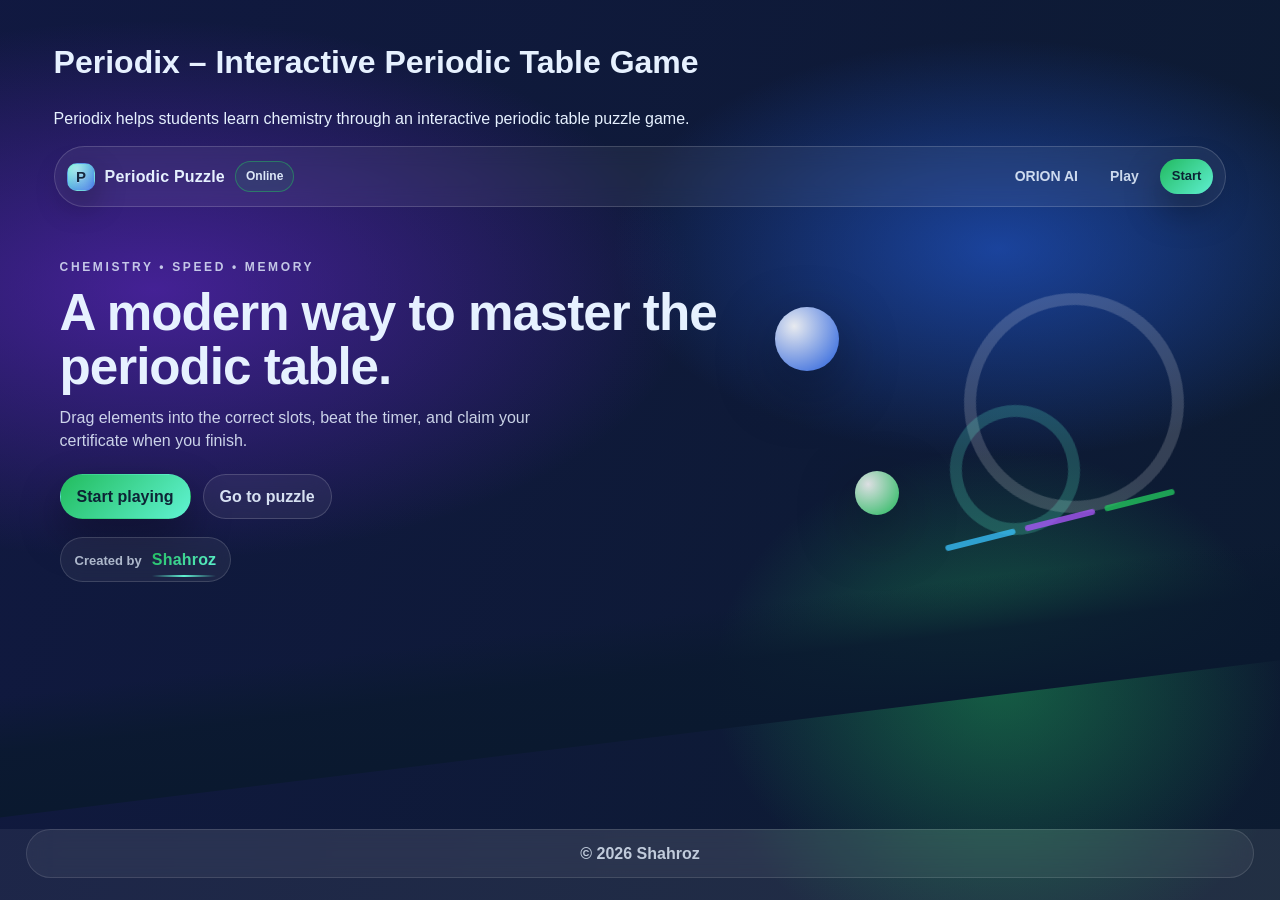
==== commit 8ac99958: "Add files via upload" ====
--- a/index.html
+++ b/index.html
@@ -4,9 +4,8 @@
 	<meta charset="UTF-8">
 	<meta name="viewport" content="width=device-width, initial-scale=1">
 	<!-- Primary SEO -->
-	<title>Periodix – Tech News, Tools & Digital Insights</title>
-	<meta name="description" content="Periodix provides latest tech news, tools, tutorials, and digital insights to help you stay ahead.">
-	<meta name="keywords" content="tech news, digital tools, software, web development, cybersecurity, tutorials, insights, Periodix">
+	<title>Periodix – Interactive Periodic Table Game</title>
+	<meta name="description" content="Periodix is an interactive periodic table game that helps students learn chemistry through puzzles, speed challenges, and memory training.">
 	<meta name="author" content="Shahroz">
 
 	<!-- Google / Search -->
@@ -14,16 +13,16 @@
 	<link rel="canonical" href="https://periodix.me/">
 
 	<!-- Open Graph (Facebook, LinkedIn) -->
-	<meta property="og:title" content="Periodix – Interactive Periodic Table">
-	<meta property="og:description" content="Learn chemistry with an interactive periodic table and smart tools designed for students.">
+	<meta property="og:title" content="Periodix – Interactive Periodic Table Game">
+	<meta property="og:description" content="Learn chemistry with an interactive periodic table game designed for students.">
 	<meta property="og:type" content="website">
 	<meta property="og:url" content="https://periodix.me/">
 	<meta property="og:image" content="https://periodix.me/logo.png">
 
 	<!-- Twitter -->
 	<meta name="twitter:card" content="summary_large_image">
-	<meta name="twitter:title" content="Periodix – Interactive Periodic Table">
-	<meta name="twitter:description" content="Explore chemical elements and learn chemistry interactively with Periodix.">
+	<meta name="twitter:title" content="Periodix – Interactive Periodic Table Game">
+	<meta name="twitter:description" content="Master the periodic table with interactive chemistry puzzles and challenges.">
 	<meta name="twitter:image" content="https://periodix.me/logo.png">
 
 	<!-- Structured Data: WebSite -->
@@ -36,21 +35,20 @@
 		"url": "https://periodix.me"
 	}
 	</script>
-	<!-- Structured Data: Organization Logo -->
+	<!-- Improved Organization Schema -->
 	<script type="application/ld+json">
 	{
 		"@context": "https://schema.org",
 		"@type": "Organization",
 		"name": "Periodix",
 		"url": "https://periodix.me",
-		"logo": "https://periodix.me/logo.png"
+		"logo": "https://periodix.me/logo.png",
+		"description": "Periodix is an interactive periodic table game designed to help students learn chemistry through puzzles and challenges."
 	}
 	</script>
   <link rel="stylesheet" href="./style.css">
-	<link rel="icon" href="/favicon.ico" type="image/x-icon">
-	<link rel="icon" type="image/svg+xml" href="./logo.svg">
-	<link rel="icon" type="image/png" href="./logo.png">
-	<link rel="apple-touch-icon" href="./logo.png">
+	<link rel="icon" href="/favicon.ico" sizes="48x48">
+	<link rel="apple-touch-icon" href="/logo.png">
   
   <!-- Google tag (gtag.js) -->
   <script async src="https://www.googletagmanager.com/gtag/js?id=G-B5GXGY2XYY"></script>
@@ -72,8 +70,8 @@
 		<div class="hero-inner">
 						<!-- SEO header moved here for design harmony -->
 						<div class="seo-header">
-							<h1 class="visually-hidden">Periodix – Tech News & Digital Tools</h1>
-							<p class="visually-hidden">Periodix is a technology-focused platform covering software, web development, cybersecurity, and digital tools.</p>
+							<h1 class="visually-hidden">Periodix – Interactive Periodic Table Game</h1>
+							<p class="visually-hidden">Periodix helps students learn chemistry through an interactive periodic table puzzle game.</p>
 						</div>
 			<nav class="top-nav" aria-label="Primary">
 				<div class="brand">
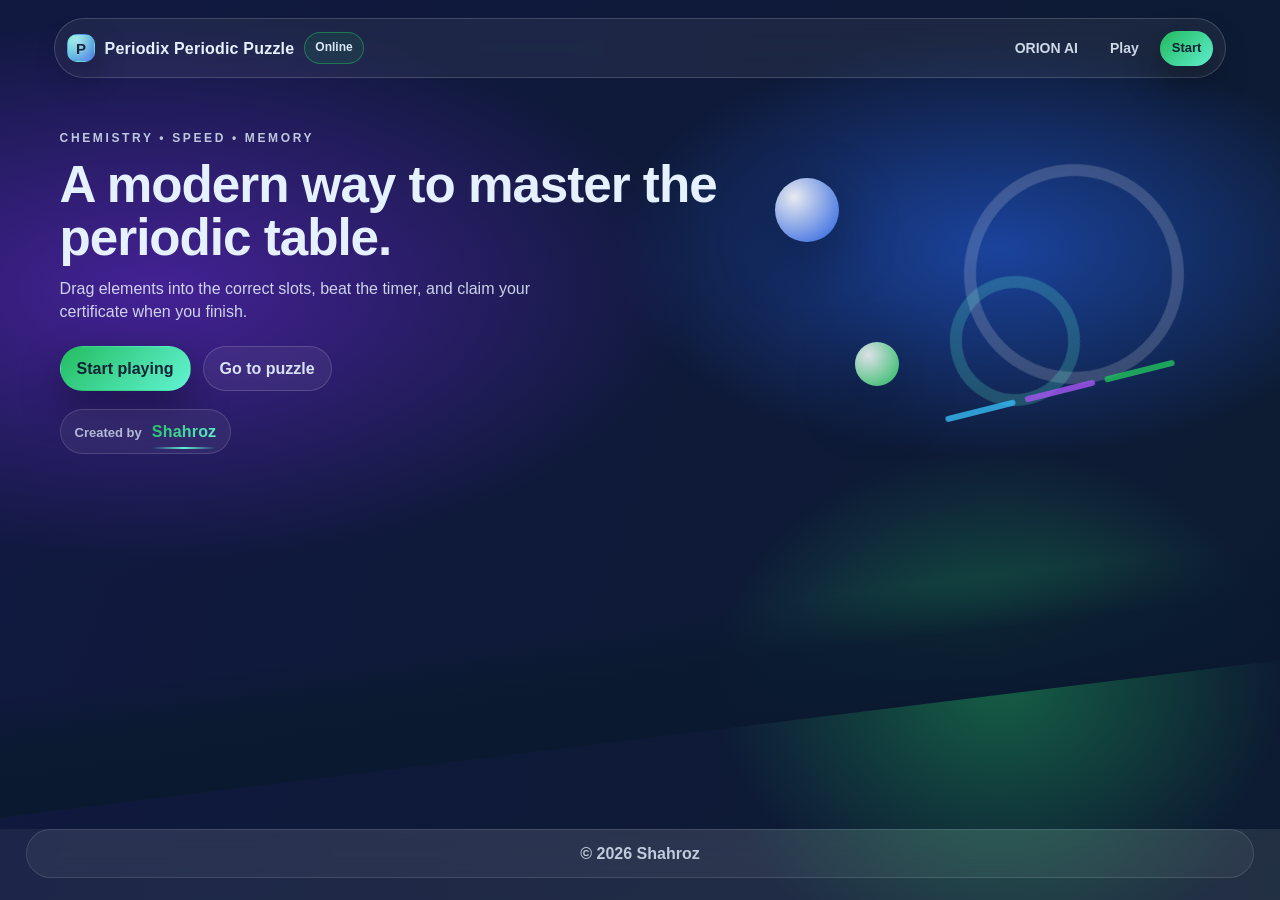
==== commit bdc76191: "Refactor SEO header and improve site navigation" ====
--- a/index.html
+++ b/index.html
@@ -31,7 +31,6 @@
 		"@context": "https://schema.org",
 		"@type": "WebSite",
 		"name": "Periodix",
-		"alternateName": "Periodix Tech",
 		"url": "https://periodix.me"
 	}
 	</script>
@@ -66,17 +65,16 @@
   </style>
 </head>
 <body class="page-intro">
+	<div class="seo-header">
+		<h1 class="visually-hidden">Periodix – Interactive Periodic Table Game</h1>
+		<p class="visually-hidden">Periodix helps students learn chemistry through an interactive periodic table puzzle game.</p>
+	</div>
 	<header class="site-hero" aria-label="Intro">
 		<div class="hero-inner">
-						<!-- SEO header moved here for design harmony -->
-						<div class="seo-header">
-							<h1 class="visually-hidden">Periodix – Interactive Periodic Table Game</h1>
-							<p class="visually-hidden">Periodix helps students learn chemistry through an interactive periodic table puzzle game.</p>
-						</div>
 			<nav class="top-nav" aria-label="Primary">
 				<div class="brand">
 					<div class="brand-mark" aria-hidden="true"></div>
-					<div class="brand-text">Periodic Puzzle</div>
+					<div class="brand-text">Periodix <span class="brand-sub">Periodic Puzzle</span></div>
 					<span class="pill pill--status">Online</span>
 				</div>
 				<div class="nav-actions">
@@ -88,9 +86,18 @@
 
 			<div class="hero-grid">
 				<div class="hero-copy">
-					<p class="hero-kicker">Chemistry • Speed • Memory</p>
-					<h1 class="hero-title">A modern way to master the periodic table.</h1>
-					<p class="hero-subtitle">Drag elements into the correct slots, beat the timer, and claim your certificate when you finish.</p>
+					  <p class="hero-kicker">Chemistry • Speed • Memory</p>
+					  <h2 class="hero-title">A modern way to master the periodic table.</h2>
+					  <p class="hero-subtitle">Drag elements into the correct slots, beat the timer, and claim your certificate when you finish.</p>
+						<!-- SiteNavigationElement schema for Google brand clarity -->
+						<script type="application/ld+json">
+						{
+							"@context": "https://schema.org",
+							"@type": "SiteNavigationElement",
+							"name": "Periodix",
+							"url": "https://periodix.me/"
+						}
+						</script>
 					<div class="hero-ctas">
 						<a class="cta cta--primary" href="./periodic.html">Start playing</a>
 						<a class="cta cta--secondary" href="./periodic.html">Go to puzzle</a>
--- a/style.css
+++ b/style.css
@@ -1,3 +1,22 @@
+/* Visually hidden for SEO h1 */
+.visually-hidden {
+	position: absolute !important;
+	height: 1px; width: 1px;
+	overflow: hidden;
+	clip: rect(1px, 1px, 1px, 1px);
+	white-space: nowrap;
+}
+
+.seo-header {
+	margin-bottom: 0;
+}
+.seo-intro {
+	font-size: 15px;
+	color: rgba(230,241,255,0.72);
+	margin-bottom: 0;
+	margin-top: 0;
+	font-weight: 400;
+}
 :root {
 	/* Palette (existing colors) */
 	--bg: #0a192f;
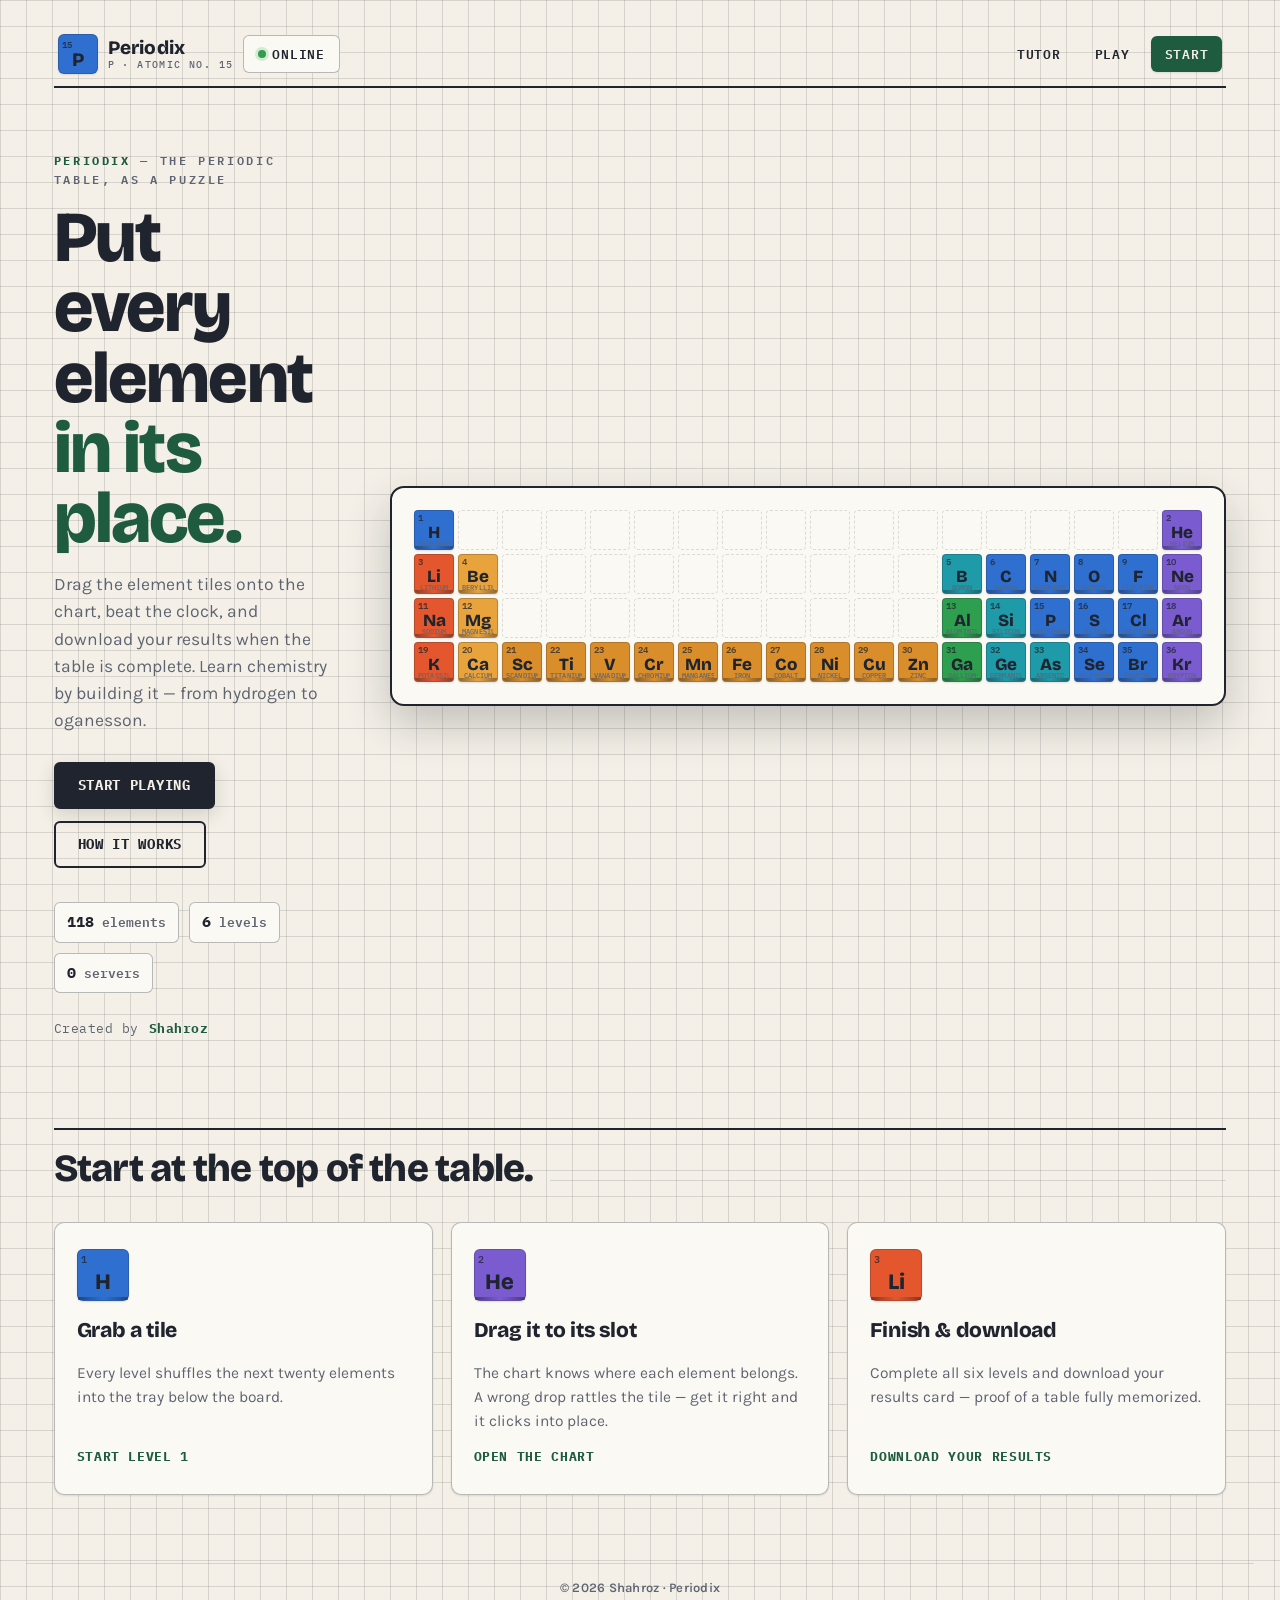
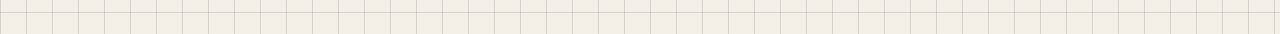
==== commit 46edffc0: "Backend-free rebuild: local tutor, accuracy tracking, results history - Remove all backend dependenc" ====
--- a/index.html
+++ b/index.html
@@ -1,5 +1,5 @@
 <!DOCTYPE html>
-<html lang="en" >
+<html lang="en">
 <head>
 	<meta charset="UTF-8">
 	<meta name="viewport" content="width=device-width, initial-scale=1">
@@ -45,24 +45,32 @@
 		"description": "Periodix is an interactive periodic table game designed to help students learn chemistry through puzzles and challenges."
 	}
 	</script>
-  <link rel="stylesheet" href="./style.css">
+
+	<!-- Fonts -->
+	<link rel="preconnect" href="https://fonts.googleapis.com">
+	<link rel="preconnect" href="https://fonts.gstatic.com" crossorigin>
+	<!-- Fonts load non-blocking so the page paints instantly even if the CDN is slow -->
+	<link rel="preload" href="https://fonts.googleapis.com/css2?family=Bricolage+Grotesque:opsz,wght@12..96,500;12..96,700;12..96,800&family=IBM+Plex+Mono:wght@400;500;600;700&family=Karla:ital,wght@0,400;0,500;0,600;0,700;1,400&display=swap" as="style" onload="this.onload=null;this.rel='stylesheet'">
+	<noscript><link rel="stylesheet" href="https://fonts.googleapis.com/css2?family=Bricolage+Grotesque:opsz,wght@12..96,500;12..96,700;12..96,800&family=IBM+Plex+Mono:wght@400;500;600;700&family=Karla:ital,wght@0,400;0,500;0,600;0,700;1,400&display=swap"></noscript>
+
+	<link rel="stylesheet" href="./style.css">
 	<link rel="icon" href="/favicon.ico" sizes="48x48">
 	<link rel="apple-touch-icon" href="/logo.png">
-  
-  <!-- Google tag (gtag.js) -->
-  <script async src="https://www.googletagmanager.com/gtag/js?id=G-B5GXGY2XYY"></script>
-  <script>
-    window.dataLayer = window.dataLayer || [];
-    function gtag(){dataLayer.push(arguments);}
-    gtag('js', new Date());
-    gtag('config', 'G-B5GXGY2XYY');
-  </script>
-  
-  <style>
-    /* High protection: disable text selection & right-click while allowing form inputs */
-    html, body { -webkit-user-select: none; -moz-user-select: none; -ms-user-select: none; user-select: none; }
-    input, textarea, select, button { -webkit-user-select: text; -moz-user-select: text; -ms-user-select: text; user-select: text; }
-  </style>
+
+	<!-- Google tag (gtag.js) -->
+	<script async src="https://www.googletagmanager.com/gtag/js?id=G-B5GXGY2XYY"></script>
+	<script>
+		window.dataLayer = window.dataLayer || [];
+		function gtag(){dataLayer.push(arguments);}
+		gtag('js', new Date());
+		gtag('config', 'G-B5GXGY2XYY');
+	</script>
+
+	<style>
+		/* High protection: disable text selection & right-click while allowing form inputs */
+		html, body { -webkit-user-select: none; -moz-user-select: none; -ms-user-select: none; user-select: none; }
+		input, textarea, select, button { -webkit-user-select: text; -moz-user-select: text; -ms-user-select: text; user-select: text; }
+	</style>
 </head>
 <body class="page-intro">
 	<div class="seo-header">
@@ -72,13 +80,13 @@
 	<header class="site-hero" aria-label="Intro">
 		<div class="hero-inner">
 			<nav class="top-nav" aria-label="Primary">
-				<div class="brand">
+				<a class="brand" href="./index.html">
 					<div class="brand-mark" aria-hidden="true"></div>
-					<div class="brand-text">Periodix <span class="brand-sub">Periodic Puzzle</span></div>
+					<div class="brand-text">Periodix <span class="brand-sub">P · atomic no. 15</span></div>
 					<span class="pill pill--status">Online</span>
-				</div>
+				</a>
 				<div class="nav-actions">
-					<a class="nav-link" href="./chat.html">ORION AI</a>
+					<a class="nav-link" href="./chat.html">Tutor</a>
 					<a class="nav-link" href="./periodic.html">Play</a>
 					<a class="pill pill--cta" id="intro-start" href="./periodic.html">Start</a>
 				</div>
@@ -86,21 +94,26 @@
 
 			<div class="hero-grid">
 				<div class="hero-copy">
-					  <p class="hero-kicker">Chemistry • Speed • Memory</p>
-					  <h2 class="hero-title">A modern way to master the periodic table.</h2>
-					  <p class="hero-subtitle">Drag elements into the correct slots, beat the timer, and claim your certificate when you finish.</p>
-						<!-- SiteNavigationElement schema for Google brand clarity -->
-						<script type="application/ld+json">
-						{
-							"@context": "https://schema.org",
-							"@type": "SiteNavigationElement",
-							"name": "Periodix",
-							"url": "https://periodix.me/"
-						}
-						</script>
+					<p class="hero-kicker"><strong>Periodix</strong> — the periodic table, as a puzzle</p>
+					<h2 class="hero-title">Put every element <em>in its place.</em></h2>
+					<p class="hero-subtitle">Drag the element tiles onto the chart, beat the clock, and download your results when the table is complete. Learn chemistry by building it — from hydrogen to oganesson.</p>
+					<!-- SiteNavigationElement schema for Google brand clarity -->
+					<script type="application/ld+json">
+					{
+						"@context": "https://schema.org",
+						"@type": "SiteNavigationElement",
+						"name": "Periodix",
+						"url": "https://periodix.me/"
+					}
+					</script>
 					<div class="hero-ctas">
 						<a class="cta cta--primary" href="./periodic.html">Start playing</a>
-						<a class="cta cta--secondary" href="./periodic.html">Go to puzzle</a>
+						<a class="cta cta--secondary" href="#how-it-works">How it works</a>
+					</div>
+					<div class="hero-stats" aria-label="Game facts">
+						<span class="stat-chip"><strong>118</strong> elements</span>
+						<span class="stat-chip"><strong>6</strong> levels</span>
+						<span class="stat-chip"><strong>0</strong> servers</span>
 					</div>
 					<div class="intro-ownership" aria-label="Ownership">
 						<span class="intro-ownership__label">Created by</span>
@@ -108,19 +121,50 @@
 					</div>
 				</div>
 				<div class="hero-art" aria-hidden="true">
-					<div class="ring ring--1"></div>
-					<div class="ring ring--2"></div>
-					<div class="orb orb--1"></div>
-					<div class="orb orb--2"></div>
-					<div class="sticks">
-						<span class="stick stick--1"></span>
-						<span class="stick stick--2"></span>
-						<span class="stick stick--3"></span>
+					<div class="hero-table-wrap">
+						<div class="hero-table" id="hero-table"><!-- tiles injected --></div>
 					</div>
 				</div>
 			</div>
 		</div>
 	</header>
+
+	<!-- How it works -->
+	<section class="steps" id="how-it-works" aria-label="How it works">
+		<div class="steps-head">
+			<h2>Start at the top of the table.</h2>
+			<span class="steps-rule" aria-hidden="true"></span>
+		</div>
+		<div class="steps-grid">
+			<div class="step">
+				<span class="step-tile s-nonmetal" aria-hidden="true">
+					<span class="st-num">1</span>
+					<span class="st-sym">H</span>
+				</span>
+				<h3>Grab a tile</h3>
+				<p>Every level shuffles the next twenty elements into the tray below the board.</p>
+				<a href="./periodic.html">Start level 1</a>
+			</div>
+			<div class="step">
+				<span class="step-tile s-noble-gas" aria-hidden="true">
+					<span class="st-num">2</span>
+					<span class="st-sym">He</span>
+				</span>
+				<h3>Drag it to its slot</h3>
+				<p>The chart knows where each element belongs. A wrong drop rattles the tile — get it right and it clicks into place.</p>
+				<a href="./periodic.html">Open the chart</a>
+			</div>
+			<div class="step">
+				<span class="step-tile s-alkali-metal" aria-hidden="true">
+					<span class="st-num">3</span>
+					<span class="st-sym">Li</span>
+				</span>
+				<h3>Finish &amp; download</h3>
+				<p>Complete all six levels and download your results card — proof of a table fully memorized.</p>
+				<a href="./periodic.html">Download your results</a>
+			</div>
+		</div>
+	</section>
 
 	<!-- Maintenance overlay (shown when site-config.json enables maintenance) -->
 	<div class="modal-overlay" id="introMaintenanceOverlay" style="display:none" aria-hidden="true">
@@ -133,9 +177,60 @@
 		</div>
 	</div>
 
-	<footer class="site-footer" aria-label="Ownership">© 2026 Shahroz</footer>
+	<footer class="site-footer" aria-label="Ownership">© 2026 Shahroz · Periodix</footer>
 
 	<script>
+		// ---- Hero mini periodic table (first 36 elements, true positions) ----
+		(function () {
+			const elements = [
+				["H",1,"Hydrogen","nonmetal",1,1],["He",2,"Helium","noble-gas",1,18],
+				["Li",3,"Lithium","alkali-metal",2,1],["Be",4,"Beryllium","alkaline-earth",2,2],
+				["B",5,"Boron","metalloid",2,13],["C",6,"Carbon","nonmetal",2,14],
+				["N",7,"Nitrogen","nonmetal",2,15],["O",8,"Oxygen","nonmetal",2,16],
+				["F",9,"Fluorine","nonmetal",2,17],["Ne",10,"Neon","noble-gas",2,18],
+				["Na",11,"Sodium","alkali-metal",3,1],["Mg",12,"Magnesium","alkaline-earth",3,2],
+				["Al",13,"Aluminium","post-transition",3,13],["Si",14,"Silicon","metalloid",3,14],
+				["P",15,"Phosphorus","nonmetal",3,15],["S",16,"Sulfur","nonmetal",3,16],
+				["Cl",17,"Chlorine","nonmetal",3,17],["Ar",18,"Argon","noble-gas",3,18],
+				["K",19,"Potassium","alkali-metal",4,1],["Ca",20,"Calcium","alkaline-earth",4,2],
+				["Sc",21,"Scandium","transition",4,3],["Ti",22,"Titanium","transition",4,4],
+				["V",23,"Vanadium","transition",4,5],["Cr",24,"Chromium","transition",4,6],
+				["Mn",25,"Manganese","transition",4,7],["Fe",26,"Iron","transition",4,8],
+				["Co",27,"Cobalt","transition",4,9],["Ni",28,"Nickel","transition",4,10],
+				["Cu",29,"Copper","transition",4,11],["Zn",30,"Zinc","transition",4,12],
+				["Ga",31,"Gallium","post-transition",4,13],["Ge",32,"Germanium","metalloid",4,14],
+				["As",33,"Arsenic","metalloid",4,15],["Se",34,"Selenium","nonmetal",4,16],
+				["Br",35,"Bromine","nonmetal",4,17],["Kr",36,"Krypton","noble-gas",4,18]
+			];
+			const table = document.getElementById("hero-table");
+			if (!table) return;
+			let i = 0;
+			elements.forEach(([sym, num, name, cat, period, group]) => {
+				const cell = document.createElement("div");
+				cell.className = "hero-cell tile cat-" + cat;
+				cell.style.gridRow = period;
+				cell.style.gridColumn = group;
+				cell.style.setProperty("--i", i++);
+				cell.setAttribute("title", name + " · " + num);
+				cell.innerHTML = '<span class="t-num">' + num + '</span><span class="t-sym">' + sym + '</span><span class="t-name">' + name + '</span>';
+			table.appendChild(cell);
+		});
+
+		// Fill the rest of rows 1–4 with dashed "unfilled" cells so the
+		// chart keeps its true silhouette.
+		for (let p = 1; p <= 4; p++) {
+			for (let g = 1; g <= 18; g++) {
+				const taken = elements.some((e) => e[4] === p && e[5] === g);
+				if (taken) continue;
+				const cell = document.createElement("div");
+				cell.className = "hero-cell blank";
+				cell.style.gridRow = p;
+				cell.style.gridColumn = g;
+				table.appendChild(cell);
+			}
+		}
+	})();
+
 		(async () => {
 			try {
 				const res = await fetch('./site-config.json', { cache: 'no-store' });
--- a/style.css
+++ b/style.css
@@ -1,52 +1,54 @@
-/* Visually hidden for SEO h1 */
-.visually-hidden {
-	position: absolute !important;
-	height: 1px; width: 1px;
-	overflow: hidden;
-	clip: rect(1px, 1px, 1px, 1px);
-	white-space: nowrap;
-}
-
-.seo-header {
-	margin-bottom: 0;
-}
-.seo-intro {
-	font-size: 15px;
-	color: rgba(230,241,255,0.72);
-	margin-bottom: 0;
-	margin-top: 0;
-	font-weight: 400;
-}
+/* ============================================================
+   PERIODIX — printed chemistry chart
+   A light "classroom poster" system. Everything is drawn in
+   element-tile grammar; the nine category colors do the work.
+   ============================================================ */
+
+/* ---------- Tokens ---------- */
 :root {
-	/* Palette (existing colors) */
-	--bg: #0a192f;
-	--bg-2: #112240;
-	--panel: #0f253a;
-	--panel-2: #071428;
-	--text: #e6f1ff;
-	--muted: #cfeef0;
-	--accent: #64ffda;
-
-	/* Hero palette (keeps your existing theme, adds a modern gradient) */
-	--hero-a: #6d28d9;
-	--hero-b: #2563eb;
-	--hero-c: #22c55e;
-	--glass: rgba(255, 255, 255, 0.10);
-	--glass-2: rgba(255, 255, 255, 0.14);
-	--glass-border: rgba(255, 255, 255, 0.16);
-	--ring: rgba(255, 255, 255, 0.22);
-
-	/* Responsive sizing */
+	/* Paper & ink */
+	--paper: #f4f0e7;
+	--paper-2: #ece6d8;
+	--paper-3: #fbf9f3;
+	--ink: #20242e;
+	--ink-soft: #5e6472;
+	--ink-faint: rgba(32, 36, 46, 0.55);
+	--rule: rgba(32, 36, 46, 0.14);
+	--rule-strong: rgba(32, 36, 46, 0.3);
+
+	/* Action accent (deep reagent green) */
+	--accent: #1e5b3f;
+	--accent-soft: #2e7d5b;
+	--accent-ink: #f4f0e7;
+
+	/* Element categories (match the game legend) */
+	--alkali-metal: #e4572e;
+	--alkaline-earth: #e8a33d;
+	--transition: #d98e2b;
+	--post-transition: #2e9e4f;
+	--metalloid: #1e9aa8;
+	--nonmetal: #2f6fd0;
+	--noble-gas: #7a5cd0;
+	--lanthanide: #b64bb8;
+	--actinide: #d1558f;
+
+	/* Responsive sizing (tile = tray tile, grid-cell = drop zone) */
 	--tile: 44px;
 	--grid-cell: 52px;
 	--grid-gap: 6px;
 
-	/* Radii / shadows (reused existing values) */
+	/* Radii / shadows */
 	--r-sm: 6px;
 	--r-md: 10px;
-	--r-lg: 12px;
-	--shadow-lg: 0 10px 30px rgba(0,0,0,0.6);
-	--shadow-lg-2: 0 10px 30px rgba(0,0,0,0.7);
+	--r-lg: 14px;
+	--shadow-1: 0 1px 2px rgba(32, 36, 46, 0.12);
+	--shadow-2: 0 6px 18px rgba(32, 36, 46, 0.16);
+	--shadow-3: 0 18px 44px rgba(32, 36, 46, 0.24);
+
+	/* Type */
+	--font-display: "Bricolage Grotesque", "Segoe UI", sans-serif;
+	--font-body: "Karla", "Segoe UI", sans-serif;
+	--font-mono: "IBM Plex Mono", "Consolas", monospace;
 }
 
 *,
@@ -55,37 +57,53 @@
 	box-sizing: border-box;
 }
 
+html {
+	-webkit-text-size-adjust: 100%;
+}
+
 body {
-	background-color: var(--bg);
-	background-image: linear-gradient(180deg, var(--bg) 0%, var(--bg-2) 120%);
-	color: var(--text);
-	font-family: "Helvetica Neue", Helvetica, Arial, sans-serif;
-	line-height: 1.45;
 	margin: 0;
-}
-
-/* Intro page: fill viewport so no empty bottom area */
-body.page-intro {
-	min-height: 100vh;
-	display: flex;
-	flex-direction: column;
-	background:
-		radial-gradient(900px 450px at 12% 35%, rgba(109, 40, 217, 0.55), transparent 60%),
-		radial-gradient(700px 380px at 78% 30%, rgba(37, 99, 235, 0.55), transparent 55%),
-		radial-gradient(520px 420px at 78% 82%, rgba(34, 197, 94, 0.38), transparent 55%),
-		linear-gradient(110deg, rgba(16, 24, 64, 0.95), rgba(10, 25, 47, 0.90));
-}
-
-/* Game page: match intro background + remove bottom empty space */
+	background-color: var(--paper);
+	color: var(--ink);
+	font-family: var(--font-body);
+	line-height: 1.5;
+}
+
+/* ---------- Visually hidden (SEO h1) ---------- */
+.visually-hidden {
+	position: absolute !important;
+	height: 1px;
+	width: 1px;
+	overflow: hidden;
+	clip: rect(1px, 1px, 1px, 1px);
+	white-space: nowrap;
+}
+
+.seo-header {
+	margin-bottom: 0;
+}
+
+/* ---------- Page shells ---------- */
+body.page-intro,
 body.page-game {
 	min-height: 100vh;
 	display: flex;
 	flex-direction: column;
+}
+
+/* Faint lab-notebook grid behind everything */
+body.page-intro {
 	background:
-		radial-gradient(900px 450px at 12% 35%, rgba(109, 40, 217, 0.40), transparent 60%),
-		radial-gradient(700px 380px at 78% 30%, rgba(37, 99, 235, 0.40), transparent 55%),
-		radial-gradient(520px 420px at 78% 82%, rgba(34, 197, 94, 0.26), transparent 55%),
-		linear-gradient(110deg, rgba(16, 24, 64, 0.92), rgba(10, 25, 47, 0.90));
+		linear-gradient(var(--rule) 1px, transparent 1px) 0 0 / 100% 26px,
+		linear-gradient(90deg, var(--rule) 1px, transparent 1px) 0 0 / 26px 100%,
+		var(--paper);
+}
+
+body.page-game {
+	background:
+		linear-gradient(var(--rule) 1px, transparent 1px) 0 0 / 100% 26px,
+		linear-gradient(90deg, var(--rule) 1px, transparent 1px) 0 0 / 26px 100%,
+		var(--paper);
 }
 
 body.page-game .site-main {
@@ -96,235 +114,36 @@
 	margin-top: auto;
 }
 
-body.page-intro .site-hero {
-	flex: 1;
-	padding-bottom: 40px;
-}
-
-body.page-intro .site-footer {
-	margin-top: auto;
-}
-
-/* Difficulty selector styles */
-.difficulty-selector {
-	margin: 20px 0;
-}
-
-.difficulty-options {
-	display: flex;
-	gap: 12px;
-	justify-content: center;
-	flex-wrap: wrap;
-}
-
-.difficulty-btn {
-	display: flex;
-	flex-direction: column;
-	align-items: center;
-	gap: 6px;
-	padding: 12px 20px;
-	background: var(--panel);
-	border: 2px solid rgba(255, 255, 255, 0.1);
-	border-radius: var(--r-md);
-	color: var(--text);
-	cursor: pointer;
-	transition: all 0.3s ease;
-	min-width: 100px;
-}
-
-.difficulty-btn:hover {
-	border-color: var(--accent);
-	transform: translateY(-2px);
-	box-shadow: 0 4px 12px rgba(100, 255, 218, 0.2);
-}
-
-.difficulty-btn.active {
-	border-color: var(--accent);
-	background: rgba(100, 255, 218, 0.1);
-	box-shadow: 0 0 20px rgba(100, 255, 218, 0.3);
-}
-
-.difficulty-emoji {
-	font-size: 32px;
-	transition: transform 0.3s ease;
-	filter: grayscale(0.5);
-}
-
-.difficulty-btn.active .difficulty-emoji {
-	filter: grayscale(0);
-	transform: scale(1.2);
-	animation: difficultyPulse 0.5s ease;
-}
-
-.difficulty-btn:hover .difficulty-emoji {
-	filter: grayscale(0);
-	transform: scale(1.1);
-}
-
-@keyframes difficultyPulse {
-	0%, 100% { transform: scale(1.2); }
-	50% { transform: scale(1.35); }
-}
-
-.difficulty-label {
-	font-weight: 600;
-	font-size: 14px;
-	text-transform: uppercase;
-	letter-spacing: 0.5px;
-}
-
-.difficulty-time {
-	font-size: 12px;
-	opacity: 0.7;
-	color: var(--muted);
-}
-
-/* --- Modern hero + nav (reference-like look) --- */
-.site-hero {
-	position: relative;
-	overflow: hidden;
-	padding: 18px 0 110px;
-	background:
-		radial-gradient(900px 450px at 12% 35%, rgba(109, 40, 217, 0.55), transparent 60%),
-		radial-gradient(700px 380px at 78% 30%, rgba(37, 99, 235, 0.55), transparent 55%),
-		radial-gradient(520px 420px at 78% 82%, rgba(34, 197, 94, 0.38), transparent 55%),
-		linear-gradient(110deg, rgba(16, 24, 64, 0.95), rgba(10, 25, 47, 0.90));
-}
-
-.site-hero::after {
-	content: "";
-	position: absolute;
-	left: -8vw;
-	right: -8vw;
-	bottom: -1px;
-	height: 120px;
-	background: linear-gradient(180deg, rgba(10, 25, 47, 0) 0%, rgba(10, 25, 47, 0.85) 45%, rgba(10, 25, 47, 1) 100%);
-	transform: skewY(-7deg);
-	transform-origin: bottom left;
-}
-
-/* Intro mobile layout */
-@media (max-width: 640px) {
-	body.page-intro .hero-inner {
-		padding: 0 14px;
-	}
-
-	body.page-intro .site-hero {
-		padding: 14px 0 64px;
-	}
-
-	body.page-intro .top-nav {
-		border-radius: 22px;
-		padding: 10px 12px;
-		gap: 10px;
-		flex-wrap: wrap;
-	}
-
-	body.page-intro .brand {
-		min-width: 0;
-		flex: 1 1 auto;
-	}
-
-	body.page-intro .brand-text {
-		font-size: 14px;
-	}
-
-	body.page-intro .pill--status {
-		display: none;
-	}
-
-	body.page-intro .nav-actions {
-		width: 100%;
-		justify-content: flex-end;
-	}
-
-	body.page-intro .hero-grid {
-		grid-template-columns: 1fr;
-		padding: 26px 0 0;
-		gap: 16px;
-	}
-
-	body.page-intro .hero-title {
-		font-size: 40px;
-	}
-
-	body.page-intro .hero-subtitle {
-		font-size: 15px;
-		margin-bottom: 18px;
-	}
-
-	body.page-intro .hero-ctas {
-		gap: 10px;
-	}
-
-	body.page-intro .cta {
-		width: 100%;
-	}
-
-	body.page-intro .hero-art {
-		min-height: 180px;
-		opacity: 0.92;
-	}
-
-	body.page-intro .ring--1 {
-		width: 190px;
-		height: 190px;
-		top: 18px;
-		right: 10px;
-	}
-
-	body.page-intro .ring--2 {
-		display: none;
-	}
-
-	body.page-intro .orb--1 {
-		left: 16px;
-		top: 20px;
-		width: 52px;
-		height: 52px;
-	}
-
-	body.page-intro .orb--2 {
-		left: auto;
-		right: 18px;
-		bottom: 26px;
-	}
-
-	body.page-intro .sticks {
-		right: 12px;
-		bottom: 18px;
-		transform: rotate(-10deg);
-	}
-
-	body.page-intro .stick {
-		width: 56px;
-		height: 5px;
-	}
-
-	body.page-intro .intro-ownership {
-		width: 100%;
-		justify-content: center;
-	}
-
-	body.page-intro .site-footer {
-		margin: 10px auto 14px;
-		padding: 10px 14px;
-	}
-}
-
-@media (max-width: 380px) {
-	body.page-intro .hero-title {
-		font-size: 34px;
-	}
-}
-
-.hero-inner {
+/* ---------- Shared containers ---------- */
+.hero-inner,
+.game-container {
 	max-width: 1400px;
 	width: min(96vw, 1400px);
 	margin: 0 auto;
 	padding: 0 28px;
+}
+
+.site-main {
 	position: relative;
-	z-index: 1;
+}
+
+.site-footer {
+	max-width: 1400px;
+	width: min(96vw, 1400px);
+	margin: 28px auto 22px;
+	padding: 14px 18px;
+	border-top: 1px solid var(--rule);
+	color: var(--ink-soft);
+	font-size: 13px;
+	font-weight: 600;
+	text-align: center;
+	letter-spacing: 0.02em;
+}
+
+/* ---------- Nav ---------- */
+.site-hero {
+	position: relative;
+	padding: 22px 0 40px;
 }
 
 .top-nav {
@@ -332,11 +151,8 @@
 	align-items: center;
 	justify-content: space-between;
 	gap: 16px;
-	padding: 10px 12px;
-	border-radius: 999px;
-	border: 1px solid var(--glass-border);
-	background: rgba(255, 255, 255, 0.06);
-	backdrop-filter: blur(10px);
+	padding: 12px 4px;
+	border-bottom: 2px solid var(--ink);
 }
 
 .brand {
@@ -344,131 +160,175 @@
 	align-items: center;
 	gap: 10px;
 	min-width: 200px;
-}
-
+	text-decoration: none;
+	color: var(--ink);
+}
+
+/* Brand mark = the Phosphorus tile (P, atomic 15) */
 .brand-mark {
-	width: 28px;
-	height: 28px;
-	border-radius: 10px;
-	background: linear-gradient(135deg, rgba(100, 255, 218, 0.95), rgba(37, 99, 235, 0.95));
-	box-shadow: 0 12px 30px rgba(0, 0, 0, 0.35);
 	position: relative;
-	overflow: hidden;
+	width: 40px;
+	height: 40px;
+	border-radius: var(--r-sm);
+	background: var(--nonmetal);
 	display: grid;
-	place-items: center;
-	border: 1px solid rgba(255, 255, 255, 0.18);
-}
-
-/* Custom logo mark (license-safe, generated in CSS) */
+	grid-template-rows: 12px 1fr 10px;
+	padding: 3px;
+	box-shadow: var(--shadow-1);
+	border: 1px solid rgba(32, 36, 46, 0.24);
+}
+
 .brand-mark::before {
-	content: "";
-	position: absolute;
-	inset: -30%;
-	background:
-		radial-gradient(circle at 35% 35%, rgba(255, 255, 255, 0.65), rgba(255, 255, 255, 0) 55%),
-		radial-gradient(circle at 75% 75%, rgba(255, 255, 255, 0.35), rgba(255, 255, 255, 0) 60%);
-	opacity: 0.75;
-	transform: rotate(18deg);
+	content: "15";
+	font-family: var(--font-mono);
+	font-size: 9px;
+	font-weight: 600;
+	text-align: left;
+	color: rgba(32, 36, 46, 0.78);
 }
 
 .brand-mark::after {
 	content: "P";
-	position: relative;
-	font-weight: 900;
-	font-size: 15px;
+	font-family: var(--font-display);
+	font-size: 19px;
+	font-weight: 800;
 	line-height: 1;
-	letter-spacing: -0.04em;
-	color: rgba(10, 25, 47, 0.92);
-	text-shadow: 0 1px 0 rgba(255, 255, 255, 0.25);
+	text-align: center;
+	align-self: center;
+	grid-row: 2;
+	color: var(--ink);
 }
 
 .brand-text {
+	font-family: var(--font-display);
 	font-weight: 800;
-	letter-spacing: 0.2px;
+	font-size: 19px;
+	letter-spacing: 0.01em;
+	line-height: 1.1;
+	display: flex;
+	flex-direction: column;
+}
+
+.brand-sub {
+	font-family: var(--font-mono);
+	font-size: 10px;
+	font-weight: 500;
+	letter-spacing: 0.14em;
+	text-transform: uppercase;
+	color: var(--ink-soft);
 }
 
 .nav-actions {
 	display: inline-flex;
 	align-items: center;
-	gap: 10px;
+	gap: 8px;
 	flex-wrap: wrap;
 	justify-content: flex-end;
 }
 
 .nav-link {
-	color: rgba(230, 241, 255, 0.88);
+	color: var(--ink);
 	text-decoration: none;
+	font-family: var(--font-mono);
+	font-size: 12.5px;
 	font-weight: 600;
-	font-size: 14px;
-	padding: 8px 10px;
-	border-radius: 999px;
+	letter-spacing: 0.06em;
+	text-transform: uppercase;
+	padding: 9px 12px;
+	border-radius: var(--r-sm);
 	border: 1px solid transparent;
-	transition: background-color 180ms ease, border-color 180ms ease, transform 180ms ease;
+	transition: background-color 160ms ease, border-color 160ms ease;
 }
 
 .nav-link:hover {
-	background: rgba(255, 255, 255, 0.08);
-	border-color: rgba(255, 255, 255, 0.14);
-	transform: translateY(-1px);
+	background: var(--paper-2);
+	border-color: var(--rule);
 }
 
 .pill {
 	display: inline-flex;
 	align-items: center;
 	justify-content: center;
-	padding: 8px 12px;
-	border-radius: 999px;
-	font-size: 13px;
-	font-weight: 700;
+	gap: 6px;
+	padding: 9px 14px;
+	border-radius: var(--r-sm);
+	font-family: var(--font-mono);
+	font-size: 12.5px;
+	font-weight: 600;
+	letter-spacing: 0.06em;
+	text-transform: uppercase;
 	text-decoration: none;
-	border: 1px solid var(--glass-border);
-	background: rgba(255, 255, 255, 0.08);
-	color: rgba(230, 241, 255, 0.95);
-}
-
-.pill--status {
-	padding: 6px 10px;
-	font-size: 12px;
-	border-color: rgba(34, 197, 94, 0.45);
-	background: rgba(34, 197, 94, 0.10);
+	border: 1px solid var(--rule-strong);
+	background: var(--paper-3);
+	color: var(--ink);
+}
+
+.pill--status::before {
+	content: "";
+	width: 8px;
+	height: 8px;
+	border-radius: 50%;
+	background: #2e9e4f;
+	box-shadow: 0 0 0 3px rgba(46, 158, 79, 0.18);
 }
 
 .pill--cta {
 	border: none;
-	background: linear-gradient(135deg, rgba(34, 197, 94, 0.92), rgba(100, 255, 218, 0.92));
-	color: rgba(10, 25, 47, 0.95);
-	box-shadow: 0 16px 36px rgba(0, 0, 0, 0.35);
-}
-
+	background: var(--accent);
+	color: var(--accent-ink);
+	box-shadow: var(--shadow-1);
+	transition: background-color 160ms ease, transform 160ms ease, box-shadow 160ms ease;
+}
+
+.pill--cta:hover {
+	background: var(--accent-soft);
+	transform: translateY(-1px);
+	box-shadow: var(--shadow-2);
+}
+
+/* ---------- Hero (index) ---------- */
 .hero-grid {
 	display: grid;
-	grid-template-columns: 1.15fr 0.85fr;
-	gap: 18px;
+	grid-template-columns: 1.1fr 0.9fr;
+	gap: clamp(24px, 4vw, 56px);
 	align-items: center;
-	padding: 52px 6px 0;
+	padding: clamp(40px, 7vh, 84px) 0 48px;
 }
 
 .hero-kicker {
-	margin: 0 0 10px;
-	font-weight: 700;
+	margin: 0 0 14px;
+	font-family: var(--font-mono);
+	font-size: 12px;
+	font-weight: 600;
 	letter-spacing: 0.22em;
 	text-transform: uppercase;
-	color: rgba(230, 241, 255, 0.80);
-	font-size: 12px;
+	color: var(--ink-soft);
+}
+
+.hero-kicker strong {
+	color: var(--accent);
 }
 
 .hero-title {
-	margin: 0 0 12px;
-	font-size: clamp(34px, 4vw, 54px);
-	line-height: 1.05;
-	letter-spacing: -0.02em;
+	margin: 0 0 18px;
+	font-family: var(--font-display);
+	font-size: clamp(42px, 5.6vw, 76px);
+	font-weight: 800;
+	line-height: 0.98;
+	letter-spacing: -0.025em;
+}
+
+.hero-title em {
+	font-style: normal;
+	color: var(--accent);
 }
 
 .hero-subtitle {
-	margin: 0 0 22px;
-	max-width: 56ch;
-	color: rgba(230, 241, 255, 0.86);
-	font-size: 16px;
+	margin: 0 0 28px;
+	max-width: 52ch;
+	font-size: 17.5px;
+	color: var(--ink-soft);
+	line-height: 1.55;
 }
 
 .hero-ctas {
@@ -481,130 +341,347 @@
 	display: inline-flex;
 	align-items: center;
 	justify-content: center;
-	min-height: 44px;
-	padding: 10px 16px;
-	border-radius: 999px;
+	min-height: 46px;
+	padding: 11px 22px;
+	border-radius: var(--r-sm);
 	text-decoration: none;
+	font-family: var(--font-mono);
+	font-size: 14px;
+	font-weight: 700;
+	letter-spacing: 0.05em;
+	text-transform: uppercase;
+	border: 2px solid var(--ink);
+	transition: transform 160ms ease, background-color 160ms ease, color 160ms ease, box-shadow 160ms ease;
+}
+
+.cta--primary {
+	background: var(--ink);
+	color: var(--paper);
+	box-shadow: var(--shadow-2);
+}
+
+.cta--primary:hover {
+	background: var(--accent);
+	border-color: var(--accent);
+	transform: translateY(-2px);
+	box-shadow: var(--shadow-3);
+}
+
+.cta--secondary {
+	background: transparent;
+	color: var(--ink);
+}
+
+.cta--secondary:hover {
+	background: var(--paper-2);
+	transform: translateY(-2px);
+}
+
+/* Stat strip — mono, tile-grammar chips */
+.hero-stats {
+	display: flex;
+	flex-wrap: wrap;
+	gap: 10px;
+	margin-top: 34px;
+}
+
+.stat-chip {
+	display: inline-flex;
+	align-items: baseline;
+	gap: 8px;
+	padding: 8px 12px;
+	border: 1px solid var(--rule-strong);
+	border-radius: var(--r-sm);
+	background: var(--paper-3);
+	font-family: var(--font-mono);
+	font-size: 12.5px;
+	font-weight: 600;
+	color: var(--ink-soft);
+}
+
+.stat-chip strong {
+	color: var(--ink);
+	font-size: 15px;
+}
+
+/* ---------- Hero table (the signature) ---------- */
+.hero-table-wrap {
+	position: relative;
+}
+
+.hero-table {
+	display: grid;
+	grid-template-columns: repeat(18, var(--hero-cell, 40px));
+	gap: 4px;
+	justify-content: center;
+	padding: 22px;
+	border: 2px solid var(--ink);
+	border-radius: var(--r-lg);
+	background: var(--paper-3);
+	box-shadow: var(--shadow-3);
+	width: max-content;
+	margin: 0 auto;
+}
+
+.hero-cell {
+	width: var(--hero-cell, 40px);
+	height: var(--hero-cell, 40px);
+	border-radius: 4px;
+}
+
+/* Empty chart cells — dashed like an unfilled worksheet */
+.hero-cell.blank {
+	border: 1px dashed var(--rule);
+	background: transparent;
+}
+
+/* Actual element tiles */
+.hero-cell.tile {
+	position: relative;
+	border: 1px solid rgba(32, 36, 46, 0.24);
+	box-shadow: var(--shadow-1);
+	background: var(--cat, var(--paper-2));
+	display: grid;
+	grid-template-rows: 11px 1fr 9px;
+	padding: 2px 3px;
+	overflow: hidden;
+	animation: tileDrop 0.5s cubic-bezier(0.2, 0.8, 0.3, 1.2) both;
+	animation-delay: calc(var(--i, 0) * 26ms);
+	cursor: default;
+}
+
+.hero-cell.tile::after {
+	/* spectral-line strip: a slice of the category color family */
+	content: "";
+	position: absolute;
+	left: 0;
+	right: 0;
+	bottom: 0;
+	height: 3px;
+	background: linear-gradient(90deg, rgba(32, 36, 46, 0.55), var(--cat), rgba(32, 36, 46, 0.55));
+	opacity: 0.85;
+}
+
+.hero-cell .t-num {
+	font-family: var(--font-mono);
+	font-size: 9px;
+	font-weight: 600;
+	text-align: left;
+	color: rgba(32, 36, 46, 0.75);
+	line-height: 1;
+}
+
+.hero-cell .t-sym {
+	font-family: var(--font-display);
+	font-size: 17px;
 	font-weight: 800;
-	border: 1px solid transparent;
-	transition: transform 180ms ease, filter 180ms ease, background-color 180ms ease, border-color 180ms ease;
-}
-
-.cta--primary {
-	color: rgba(10, 25, 47, 0.95);
-	background: linear-gradient(135deg, rgba(34, 197, 94, 0.95), rgba(100, 255, 218, 0.95));
-	box-shadow: 0 18px 40px rgba(0, 0, 0, 0.35);
-}
-
-.cta--secondary {
-	color: rgba(230, 241, 255, 0.92);
-	background: rgba(255, 255, 255, 0.06);
-	border-color: rgba(255, 255, 255, 0.16);
-	backdrop-filter: blur(10px);
-}
-
-.cta:hover {
-	transform: translateY(-1px);
-	filter: brightness(1.05);
-}
-
-.hero-art {
+	text-align: center;
+	align-self: center;
+	line-height: 1;
+	color: var(--ink);
+}
+
+.hero-cell .t-name {
+	font-family: var(--font-mono);
+	font-size: 6.5px;
+	font-weight: 500;
+	text-align: center;
+	text-transform: uppercase;
+	letter-spacing: 0.02em;
+	color: var(--ink-soft);
+	line-height: 1;
+	white-space: nowrap;
+	overflow: hidden;
+}
+
+.hero-cell.tile:hover {
+	transform: translateY(-3px);
+	box-shadow: var(--shadow-2);
+	z-index: 2;
+}
+
+@keyframes tileDrop {
+	from {
+		opacity: 0;
+		transform: translateY(-10px) scale(0.9);
+	}
+	to {
+		opacity: 1;
+		transform: translateY(0) scale(1);
+	}
+}
+
+/* Category fills for hero tiles */
+.hero-cell.tile.cat-alkali-metal { --cat: var(--alkali-metal); }
+.hero-cell.tile.cat-alkaline-earth { --cat: var(--alkaline-earth); }
+.hero-cell.tile.cat-transition { --cat: var(--transition); }
+.hero-cell.tile.cat-post-transition { --cat: var(--post-transition); }
+.hero-cell.tile.cat-metalloid { --cat: var(--metalloid); }
+.hero-cell.tile.cat-nonmetal { --cat: var(--nonmetal); }
+.hero-cell.tile.cat-noble-gas { --cat: var(--noble-gas); }
+.hero-cell.tile.cat-lanthanide { --cat: var(--lanthanide); }
+.hero-cell.tile.cat-actinide { --cat: var(--actinide); }
+
+/* ---------- Ownership ---------- */
+.intro-ownership {
+	display: inline-flex;
+	align-items: baseline;
+	gap: 10px;
+	margin-top: 26px;
+	font-family: var(--font-mono);
+	font-size: 12.5px;
+	letter-spacing: 0.04em;
+	color: var(--ink-soft);
+}
+
+.intro-ownership__name {
+	font-weight: 700;
+	color: var(--accent);
+}
+
+/* ---------- Steps ("How it works") ---------- */
+.steps {
+	max-width: 1400px;
+	width: min(96vw, 1400px);
+	margin: 0 auto;
+	padding: 0 28px 40px;
+}
+
+.steps-head {
+	display: flex;
+	align-items: baseline;
+	gap: 16px;
+	margin-bottom: 34px;
+	border-top: 2px solid var(--ink);
+	padding-top: 18px;
+}
+
+.steps-head h2 {
+	margin: 0;
+	font-family: var(--font-display);
+	font-size: clamp(26px, 3vw, 40px);
+	font-weight: 800;
+	letter-spacing: -0.02em;
+	line-height: 1.05;
+}
+
+.steps-head .steps-rule {
+	flex: 1;
+	height: 1px;
+	background: var(--rule);
+}
+
+.steps-grid {
+	display: grid;
+	grid-template-columns: repeat(3, 1fr);
+	gap: 18px;
+}
+
+.step {
 	position: relative;
-	min-height: 280px;
-}
-
-.ring {
+	display: flex;
+	flex-direction: column;
+	gap: 14px;
+	padding: 26px 22px;
+	border: 1px solid var(--rule-strong);
+	border-radius: var(--r-md);
+	background: var(--paper-3);
+	box-shadow: var(--shadow-1);
+	transition: transform 180ms ease, box-shadow 180ms ease;
+}
+
+.step:hover {
+	transform: translateY(-3px);
+	box-shadow: var(--shadow-2);
+}
+
+/* Step marker = an actual element tile (H, He, Li) */
+.step-tile {
+	position: relative;
+	width: 52px;
+	height: 52px;
+	border-radius: var(--r-sm);
+	border: 1px solid rgba(32, 36, 46, 0.24);
+	box-shadow: var(--shadow-1);
+	background: var(--cat, var(--paper-2));
+	display: grid;
+	grid-template-rows: 13px 1fr;
+	padding: 3px;
+}
+
+.step-tile::after {
+	content: "";
 	position: absolute;
-	border-radius: 999px;
-	border: 12px solid var(--ring);
-	filter: blur(0.2px);
-	opacity: 0.95;
-}
-
-.ring--1 {
-	width: 220px;
-	height: 220px;
-	top: 12px;
-	right: 36px;
-	transform: rotate(18deg);
-	border-color: rgba(255, 255, 255, 0.18);
-}
-
-.ring--2 {
-	width: 130px;
-	height: 130px;
-	bottom: 26px;
-	right: 140px;
-	transform: rotate(-12deg);
-	border-color: rgba(100, 255, 218, 0.22);
-}
-
-.orb {
-	position: absolute;
-	border-radius: 999px;
-	filter: blur(0.1px);
-	box-shadow: 0 18px 60px rgba(0, 0, 0, 0.35);
-}
-
-.orb--1 {
-	width: 64px;
-	height: 64px;
-	top: 26px;
-	left: 40px;
-	background: radial-gradient(circle at 30% 30%, rgba(255, 255, 255, 0.90), rgba(37, 99, 235, 0.90));
-}
-
-.orb--2 {
-	width: 44px;
-	height: 44px;
-	bottom: 46px;
-	left: 120px;
-	background: radial-gradient(circle at 30% 30%, rgba(255, 255, 255, 0.86), rgba(34, 197, 94, 0.92));
-}
-
-.sticks {
-	position: absolute;
-	bottom: 38px;
-	right: 42px;
-	display: flex;
-	gap: 10px;
-	transform: rotate(-14deg);
-}
-
-.stick {
-	display: inline-block;
-	width: 72px;
-	height: 6px;
-	border-radius: 999px;
-	opacity: 0.92;
-}
-
-.stick--1 { background: rgba(56, 189, 248, 0.85); }
-.stick--2 { background: rgba(168, 85, 247, 0.85); }
-.stick--3 { background: rgba(34, 197, 94, 0.85); }
-
-.site-main {
-	position: relative;
-	margin-top: 0;
-}
-
-/* The intro hero can overlap its own next section (not used on game page). */
-.page-intro .site-main {
-	margin-top: -72px;
-}
-
-/* Touch devices: avoid sticky hover zoom */
-@media (hover: none) and (pointer: coarse) {
-	.element-box:hover {
-		transform: none;
-		background-color: #f0f0f05e;
-	}
-	.element-box {
-		touch-action: none;
-	}
-	.button:hover {
-		transform: none;
-	}
+	left: 0;
+	right: 0;
+	bottom: 0;
+	height: 3px;
+	background: linear-gradient(90deg, rgba(32, 36, 46, 0.55), var(--cat), rgba(32, 36, 46, 0.55));
+}
+
+.step-tile .st-num {
+	font-family: var(--font-mono);
+	font-size: 10px;
+	font-weight: 600;
+	color: rgba(32, 36, 46, 0.75);
+	line-height: 1;
+}
+
+.step-tile .st-sym {
+	font-family: var(--font-display);
+	font-size: 22px;
+	font-weight: 800;
+	line-height: 1;
+	text-align: center;
+	align-self: center;
+	color: var(--ink);
+}
+
+.step-tile.s-alkali-metal { --cat: var(--alkali-metal); }
+.step-tile.s-noble-gas { --cat: var(--noble-gas); }
+.step-tile.s-nonmetal { --cat: var(--nonmetal); }
+
+.step h3 {
+	margin: 0;
+	font-family: var(--font-display);
+	font-size: 21px;
+	font-weight: 800;
+	letter-spacing: -0.01em;
+}
+
+.step p {
+	margin: 0;
+	font-size: 15.5px;
+	color: var(--ink-soft);
+	line-height: 1.55;
+}
+
+.step a {
+	display: inline-flex;
+	align-items: center;
+	gap: 6px;
+	margin-top: auto;
+	font-family: var(--font-mono);
+	font-size: 13px;
+	font-weight: 700;
+	letter-spacing: 0.05em;
+	text-transform: uppercase;
+	text-decoration: none;
+	color: var(--accent);
+	border-bottom: 2px solid transparent;
+	transition: border-color 160ms ease;
+}
+
+.step a:hover {
+	border-bottom-color: var(--accent);
+}
+
+/* ============================================================
+   GAME PAGE
+   ============================================================ */
+
+.game-container {
+	padding: 22px 28px;
 }
 
 .game-header {
@@ -613,114 +690,225 @@
 	align-items: center;
 	gap: 20px;
 	margin-bottom: 20px;
-	padding: 12px 14px;
-	border: 1px solid rgba(255, 255, 255, 0.16);
-	border-radius: 22px;
-	background: rgba(255, 255, 255, 0.06);
-	backdrop-filter: blur(10px);
+	padding: 16px 18px;
+	border: 2px solid var(--ink);
+	border-radius: var(--r-lg);
+	background: var(--paper-3);
+	box-shadow: var(--shadow-1);
 }
 
 .header-left {
 	display: flex;
 	align-items: center;
-	gap: 30px;
+	gap: 26px;
+	flex-wrap: wrap;
 }
 
 .header-right {
-	justify-content: end;
 	display: flex;
 	align-items: center;
 	gap: 8px;
 	flex-wrap: wrap;
+	justify-content: flex-end;
 }
 
 .game-title {
+	margin: 0;
+	font-family: var(--font-display);
 	font-size: 24px;
-	font-weight: bold;
-	color: var(--accent);
-	letter-spacing: 0.2px;
-}
-
-.game-container {
-	max-width: 1400px;
-	width: min(96vw, 1400px);
-	margin: 0 auto;
-	padding: 22px 28px;
-}
-
+	font-weight: 800;
+	letter-spacing: -0.01em;
+	color: var(--ink);
+	line-height: 1.1;
+}
+
+.game-title small {
+	display: block;
+	font-family: var(--font-mono);
+	font-size: 10.5px;
+	font-weight: 500;
+	letter-spacing: 0.16em;
+	text-transform: uppercase;
+	color: var(--ink-soft);
+	margin-top: 3px;
+}
+
+/* Instrument readouts */
+.stats-container {
+	display: flex;
+	justify-content: flex-start;
+	gap: 10px;
+	flex-wrap: wrap;
+}
+
+.score-display,
+.level-display,
+.timer-display {
+	font-family: var(--font-mono);
+	font-size: 16px;
+	font-weight: 700;
+	color: var(--ink);
+	background: var(--paper);
+	border: 1px solid var(--rule-strong);
+	border-radius: var(--r-sm);
+	padding: 9px 13px;
+	min-width: 104px;
+	text-align: center;
+	box-shadow: inset 0 1px 3px rgba(32, 36, 46, 0.08);
+}
+
+.timer-warning {
+	color: #c0392b;
+	animation: pulse 1s infinite;
+}
+
+/* Buttons */
+.button {
+	padding: 10px 15px;
+	font-family: var(--font-mono);
+	font-size: 13.5px;
+	font-weight: 700;
+	letter-spacing: 0.04em;
+	text-transform: uppercase;
+	cursor: pointer;
+	background: var(--paper);
+	color: var(--ink);
+	border: 1.5px solid var(--rule-strong);
+	border-radius: var(--r-sm);
+	transition: background-color 160ms ease, border-color 160ms ease, transform 160ms ease, box-shadow 160ms ease;
+	min-height: 40px;
+}
+
+.button:hover {
+	background: var(--paper-2);
+	border-color: var(--ink);
+	transform: translateY(-1px);
+	box-shadow: var(--shadow-1);
+}
+
+.button:focus-visible,
+.celebration-button:focus-visible,
+.modal-input:focus-visible,
+.modal-textarea:focus-visible,
+.nav-link:focus-visible,
+.cta:focus-visible,
+.pill:focus-visible,
+.difficulty-btn:focus-visible,
+.button:focus-visible {
+	outline: 3px solid var(--accent-soft);
+	outline-offset: 2px;
+}
+
+.reset {
+	border-color: #c0392b;
+	color: #c0392b;
+}
+
+.reset:hover {
+	background: rgba(192, 57, 43, 0.08);
+	border-color: #c0392b;
+}
+
+/* ---------- Element tray ---------- */
 .elements-container {
 	display: flex;
 	flex-wrap: wrap;
 	justify-content: center;
 	align-items: center;
 	gap: 6px;
-	padding: 14px 10px;
-	min-height: 50px;
-	border: 1px solid rgba(255, 255, 255, 0.12);
-	border-radius: 18px;
-	background: rgba(255, 255, 255, 0.05);
-}
-
+	padding: 16px 12px;
+	min-height: 56px;
+	border: 1px solid var(--rule-strong);
+	border-radius: var(--r-md);
+	background: var(--paper-3);
+	box-shadow: inset 0 1px 4px rgba(32, 36, 46, 0.06);
+}
+
+/* Element tiles — filled with category color */
 .element-box {
-	color: var(--text);
+	color: var(--ink);
 	width: var(--tile);
 	height: var(--tile);
-	border: 1px solid rgba(0, 0, 0, 0.35);
+	border: 1px solid rgba(32, 36, 46, 0.28);
+	border-radius: var(--r-sm);
 	padding: 3px;
 	display: grid;
 	grid-template-rows: 20% 40% 20% 20%;
-	cursor: move;
+	cursor: grab;
 	-webkit-user-select: none;
 	-ms-user-select: none;
 	user-select: none;
-	background-color: #f0f0f05e;
-	border-radius: var(--r-sm);
-	transition: transform 150ms ease-in, background-color 150ms ease, border-color 150ms ease;
+	background: var(--cat, var(--paper-2));
+	box-shadow: var(--shadow-1);
+	transition: transform 150ms ease, box-shadow 150ms ease, background-color 150ms ease, border-color 150ms ease;
 }
 
 .element-box:hover {
-	transform: scale(1.5);
-	z-index: 1;
-	background-color: #f0f0f0ab;
+	transform: scale(1.35);
+	z-index: 3;
+	box-shadow: var(--shadow-2);
+	border-color: var(--ink);
 }
 
 /* Prevent hover effect on placed elements */
 .drop-zone .element-box:hover {
 	transform: none;
-	background: unset;
+	background: var(--cat, var(--paper-2));
 }
 
 .element-box .atomic-number {
+	font-family: var(--font-mono);
 	font-size: 10px;
+	font-weight: 600;
 	text-align: left;
 	align-self: start;
+	line-height: 1;
+	color: rgba(32, 36, 46, 0.8);
 }
 
 .element-box .symbol {
-	font-size: 14px;
-	font-weight: bold;
+	font-family: var(--font-display);
+	font-size: 15px;
+	font-weight: 800;
 	text-align: center;
 	align-self: center;
+	line-height: 1;
+	color: var(--ink);
 }
 
 .element-box .name {
-	font-size: 10px;
+	font-family: var(--font-mono);
+	font-size: 9px;
+	font-weight: 500;
 	text-align: center;
 	align-self: center;
+	text-transform: uppercase;
+	letter-spacing: 0.02em;
 	text-overflow: ellipsis;
 	overflow: hidden;
 	white-space: nowrap;
+	color: var(--ink-soft);
+}
+
+.element-box .mass {
+	font-family: var(--font-mono);
+	font-size: 7px;
+	text-align: center;
+	align-self: center;
+	color: rgba(32, 36, 46, 0.65);
+}
+
+.element-box.dragging {
+	opacity: 0.45;
 }
 
 /* Difficulty-based visibility */
-/* Easy mode: Show atomic numbers prominently */
 body.difficulty-easy .element-box .atomic-number {
 	font-size: 14px;
-	font-weight: bold;
+	font-weight: 700;
 	color: var(--accent);
 }
 
-/* Medium mode: Hide atomic numbers, show names */
 body.difficulty-medium .element-box .atomic-number {
 	display: none;
 }
@@ -729,14 +917,13 @@
 	display: none;
 }
 
-/* Hard mode: Hide atomic numbers and names */
 body.difficulty-hard .element-box .atomic-number,
 body.difficulty-hard .element-box .name {
 	display: none;
 }
 
 body.difficulty-hard .element-box .symbol {
-	font-size: 18px;
+	font-size: 19px;
 }
 
 body.difficulty-hard .drop-zone .atomic-number,
@@ -744,14 +931,14 @@
 	display: none;
 }
 
-/* Easy mode: Show drop zone numbers as hints */
 body.difficulty-easy .drop-zone::after {
 	content: attr(data-position);
 	position: absolute;
 	top: 2px;
 	left: 4px;
+	font-family: var(--font-mono);
 	font-size: 9px;
-	opacity: 0.4;
+	opacity: 0.45;
 	color: var(--accent);
 	pointer-events: none;
 }
@@ -762,94 +949,23 @@
 }
 
 .element-box:hover .name {
-	/* Make the name readable on hover (previously shrank to 6px which was unintended). */
-	font-size: 12px;
-}
-
-/* Responsive layout + scalable table sizing */
-@media (max-width: 900px) {
-	:root {
-		--tile: 36px;
-		--grid-cell: 40px;
-		--grid-gap: 4px;
-	}
-	.game-header {
-		flex-direction: column;
-		align-items: stretch;
-	}
-	.header-left {
-		flex-wrap: wrap;
-		gap: 12px;
-		justify-content: space-between;
-	}
-	.header-right {
-		justify-content: flex-start;
-	}
-	.stats-container {
-		flex-wrap: wrap;
-		gap: 10px;
-	}
-	.game-container {
-		padding: 16px 14px;
-	}
-	.periodic-table-container {
-		padding: 8px;
-	}
-}
-
-@media (max-width: 600px) {
-	:root {
-		--tile: 34px;
-		--grid-cell: 38px;
-		--grid-gap: 4px;
-	}
-	.game-title {
-		font-size: 20px;
-	}
-	.button {
-		padding: 10px 12px;
-		font-size: 14px;
-		min-height: 38px;
-	}
-	.score-display,
-	.level-display,
-	.timer-display {
-		min-width: 92px;
-		font-size: 15px;
-		padding: 8px 10px;
-	}
-}
-
-@media (max-width: 420px) {
-	:root {
-		--tile: 32px;
-		--grid-cell: 36px;
-		--grid-gap: 3px;
-	}
-}
-
-.element-box .mass {
-	font-size: 8px;
-	text-align: center;
-	align-self: center;
-}
-
-.element-box.dragging {
-	opacity: 0.5;
-}
-
+	font-size: 10px;
+}
+
+/* ---------- Periodic table board ---------- */
 .periodic-table-container {
 	display: flex;
 	flex-direction: column;
 	align-items: center;
 	gap: 20px;
-	padding: 10px;
+	padding: 14px;
 	max-width: 100%;
 	overflow-x: auto;
 	-webkit-overflow-scrolling: touch;
-	border: 1px solid rgba(255, 255, 255, 0.12);
-	border-radius: 18px;
-	background: rgba(255, 255, 255, 0.04);
+	border: 1px solid var(--rule-strong);
+	border-radius: var(--r-md);
+	background: var(--paper-3);
+	box-shadow: var(--shadow-1);
 }
 
 .periodic-grid {
@@ -859,75 +975,488 @@
 	width: max-content;
 }
 
+.sub-periodic-grid {
+	display: grid;
+	grid-template-columns: repeat(15, calc(var(--grid-cell) - 2px));
+	gap: var(--grid-gap);
+	justify-content: center;
+	width: max-content;
+}
+
+/* Empty drop slots — visible enough to read the table shape at a glance */
 .drop-zone {
+	position: relative;
 	width: calc(var(--grid-cell) - 2px);
 	height: calc(var(--grid-cell) - 2px);
-	border: 1px dashed rgba(230, 241, 255, 0.30);
+	border: 1.5px solid rgba(32, 36, 46, 0.28);
+	box-shadow: inset 0 0 0 1px rgba(32, 36, 46, 0.06);
 	display: flex;
 	align-items: center;
 	justify-content: center;
 	opacity: 1;
 	border-radius: var(--r-sm);
-	background-color: rgba(255, 255, 255, 0.035);
-}
-
-@supports (background-color: color-mix(in srgb, #000 10%, transparent)) {
+	background-color: color-mix(in srgb, var(--zone-color, rgba(32, 36, 46, 0.12)) 22%, var(--paper));
+	transition: border-color 150ms ease, background-color 150ms ease, box-shadow 150ms ease;
+}
+
+@supports not (background-color: color-mix(in srgb, #000 10%, transparent)) {
 	.drop-zone {
-		background-color: color-mix(in srgb, var(--zone-color, rgba(255, 255, 255, 0.12)) 18%, transparent);
-	}
-}
-
-/* Element group colors (subtle tint on empty zones) */
-.drop-zone[data-group="alkali-metal"] {
-	--zone-color: #ff5f56;
-}
-.drop-zone[data-group="alkaline-earth"] {
-	--zone-color: #ffbd2e;
-}
-.drop-zone[data-group="transition"] {
-	--zone-color: #ff9f1a;
-}
-.drop-zone[data-group="post-transition"] {
-	--zone-color: #27c93f;
-}
-.drop-zone[data-group="metalloid"] {
-	--zone-color: #00b4d8;
-}
-.drop-zone[data-group="nonmetal"] {
-	--zone-color: #1e90ff;
-}
-.drop-zone[data-group="noble-gas"] {
-	--zone-color: #9b5de5;
-}
+		background-color: rgba(32, 36, 46, 0.08);
+	}
+}
+
+.drop-zone[data-group="alkali-metal"] { --zone-color: var(--alkali-metal); }
+.drop-zone[data-group="alkaline-earth"] { --zone-color: var(--alkaline-earth); }
+.drop-zone[data-group="transition"] { --zone-color: var(--transition); }
+.drop-zone[data-group="post-transition"] { --zone-color: var(--post-transition); }
+.drop-zone[data-group="metalloid"] { --zone-color: var(--metalloid); }
+.drop-zone[data-group="nonmetal"] { --zone-color: var(--nonmetal); }
+.drop-zone[data-group="noble-gas"] { --zone-color: var(--noble-gas); }
 .drop-zone[data-group="lanthanide"],
-.drop-zone[data-group="lanthanide-placeholder"] {
-	--zone-color: #dd32f4;
-}
-
+.drop-zone[data-group="lanthanide-placeholder"] { --zone-color: var(--lanthanide); }
 .drop-zone[data-group="actinide"],
-.drop-zone[data-group="actinide-placeholder"] {
-	--zone-color: #ff66c4;
-}
-
-/* Keep placeholder opacity */
+.drop-zone[data-group="actinide-placeholder"] { --zone-color: var(--actinide); }
+
 .drop-zone[data-group="lanthanide-placeholder"],
 .drop-zone[data-group="actinide-placeholder"] {
-	opacity: 0.65;
-	font-size: 12px;
-	font-style: italic;
+	opacity: 0.6;
+	font-family: var(--font-mono);
+	font-size: 11px;
+	font-style: normal;
+	color: var(--ink-faint);
+}
+
+.drop-zone[data-group="spacer"] {
+	border: none;
+	background: none;
+	pointer-events: none;
 }
 
 .drop-zone.correct {
 	opacity: 1;
 	border-style: solid;
+	border-color: rgba(32, 36, 46, 0.34);
+	background-color: transparent;
+}
+
+.drop-zone:not([data-group="spacer"]):not(.correct):not(.incorrect):hover {
+	border-color: var(--accent);
+	box-shadow: inset 0 0 0 1px var(--accent);
 }
 
 .drop-zone.correct-hover {
-	background-color: rgba(100, 255, 218, 0.10);
-	outline: 2px dashed var(--accent);
-}
-
-/* --- Tutorial modal --- */
+	border-color: var(--accent);
+	border-style: dashed;
+	background-color: rgba(46, 125, 91, 0.12);
+}
+
+.drop-zone.incorrect {
+	border-color: var(--indicator-color, #c0392b);
+	background-color: rgba(192, 57, 43, 0.12);
+	box-shadow: 0 0 0 2px var(--indicator-color, #c0392b);
+}
+
+@supports (background-color: color-mix(in srgb, var(--indicator-color) 22%, transparent)) {
+	.drop-zone.incorrect {
+		background-color: color-mix(in srgb, var(--indicator-color, #c0392b) 22%, transparent);
+	}
+}
+
+.drop-zone.correct .element-box {
+	border: none;
+	animation: placeElement 0.45s cubic-bezier(0.2, 0.8, 0.3, 1.2) forwards;
+}
+
+/* Category fills for game tiles (set via JS data-group) */
+.element-box[data-group="alkali-metal"] { --cat: var(--alkali-metal); }
+.element-box[data-group="alkaline-earth"] { --cat: var(--alkaline-earth); }
+.element-box[data-group="transition"] { --cat: var(--transition); }
+.element-box[data-group="post-transition"] { --cat: var(--post-transition); }
+.element-box[data-group="metalloid"] { --cat: var(--metalloid); }
+.element-box[data-group="nonmetal"] { --cat: var(--nonmetal); }
+.element-box[data-group="noble-gas"] { --cat: var(--noble-gas); }
+.element-box[data-group="lanthanide"] { --cat: var(--lanthanide); }
+.element-box[data-group="actinide"] { --cat: var(--actinide); }
+
+/* ---------- Legend ---------- */
+.legend {
+	display: flex;
+	flex-wrap: wrap;
+	justify-content: center;
+	gap: 16px;
+	padding: 14px;
+	border: 1px solid var(--rule-strong);
+	border-radius: var(--r-md);
+	background: var(--paper-3);
+}
+
+.legend-item {
+	display: flex;
+	align-items: center;
+	gap: 8px;
+	font-size: 14.5px;
+	font-weight: 600;
+}
+
+.color-box {
+	width: 20px;
+	height: 20px;
+	border: 1px solid rgba(32, 36, 46, 0.28);
+	border-radius: var(--r-sm);
+}
+
+.color-box.alkali-metal { background-color: var(--alkali-metal); }
+.color-box.alkaline-earth { background-color: var(--alkaline-earth); }
+.color-box.transition { background-color: var(--transition); }
+.color-box.post-transition { background-color: var(--post-transition); }
+.color-box.metalloid { background-color: var(--metalloid); }
+.color-box.nonmetal { background-color: var(--nonmetal); }
+.color-box.noble-gas { background-color: var(--noble-gas); }
+.color-box.lanthanide { background-color: var(--lanthanide); }
+.color-box.actinide { background-color: var(--actinide); }
+
+/* ---------- Difficulty ---------- */
+.difficulty-selector {
+	margin: 20px 0;
+}
+
+.difficulty-options {
+	display: flex;
+	gap: 12px;
+	justify-content: center;
+	flex-wrap: wrap;
+}
+
+.difficulty-btn {
+	display: flex;
+	flex-direction: column;
+	align-items: center;
+	gap: 8px;
+	padding: 16px 20px;
+	background: var(--paper);
+	border: 2px solid var(--rule-strong);
+	border-radius: var(--r-md);
+	color: var(--ink);
+	cursor: pointer;
+	transition: border-color 160ms ease, transform 160ms ease, box-shadow 160ms ease, background-color 160ms ease;
+	min-width: 116px;
+}
+
+.difficulty-btn:hover {
+	border-color: var(--ink);
+	transform: translateY(-2px);
+	box-shadow: var(--shadow-1);
+}
+
+.difficulty-btn.active {
+	border-color: var(--ink);
+	background: var(--paper-3);
+	box-shadow: 0 0 0 3px var(--accent-soft);
+}
+
+/* Tile-shaped difficulty markers */
+.difficulty-emoji {
+	width: 34px;
+	height: 34px;
+	border-radius: var(--r-sm);
+	border: 1px solid rgba(32, 36, 46, 0.28);
+	display: inline-block;
+	font-size: 0;
+	transition: transform 160ms ease;
+}
+
+.difficulty-btn[data-difficulty="easy"] .difficulty-emoji {
+	background: var(--post-transition);
+}
+
+.difficulty-btn[data-difficulty="medium"] .difficulty-emoji {
+	background: var(--transition);
+}
+
+.difficulty-btn[data-difficulty="hard"] .difficulty-emoji {
+	background: var(--alkali-metal);
+}
+
+.difficulty-btn.active .difficulty-emoji {
+	transform: scale(1.12);
+}
+
+.difficulty-label {
+	font-family: var(--font-display);
+	font-weight: 800;
+	font-size: 16px;
+	text-transform: uppercase;
+	letter-spacing: 0.04em;
+}
+
+.difficulty-time {
+	font-family: var(--font-mono);
+	font-size: 12px;
+	font-weight: 600;
+	color: var(--ink-soft);
+}
+
+/* ---------- Modals ---------- */
+.modal-overlay {
+	position: fixed;
+	inset: 0;
+	background: rgba(32, 36, 46, 0.55);
+	backdrop-filter: blur(3px);
+	display: flex;
+	justify-content: center;
+	align-items: center;
+	z-index: 1200;
+	padding: 16px;
+}
+
+.modal-box {
+	background: var(--paper-3);
+	padding: 28px;
+	border-radius: var(--r-lg);
+	width: min(560px, 92vw);
+	max-width: 92vw;
+	box-shadow: var(--shadow-3);
+	border: 2px solid var(--ink);
+	text-align: center;
+	animation: scaleIn 0.35s cubic-bezier(0.2, 0.8, 0.3, 1.1);
+	max-height: 90vh;
+	overflow-y: auto;
+}
+
+.modal-box h2 {
+	margin: 0 0 12px;
+	font-family: var(--font-display);
+	font-size: 26px;
+	font-weight: 800;
+	letter-spacing: -0.01em;
+	color: var(--ink);
+}
+
+.modal-note {
+	margin: 0 0 12px;
+	color: var(--ink-soft);
+	font-size: 15px;
+	line-height: 1.55;
+}
+
+.modal-input,
+.modal-textarea {
+	width: 100%;
+	padding: 12px 14px;
+	margin: 10px 0;
+	border-radius: var(--r-sm);
+	border: 1.5px solid var(--rule-strong);
+	background: var(--paper);
+	color: var(--ink);
+	font-family: var(--font-body);
+	font-size: 15.5px;
+	transition: border-color 160ms ease, box-shadow 160ms ease;
+}
+
+.modal-input:focus,
+.modal-textarea:focus {
+	outline: none;
+	border-color: var(--accent);
+	box-shadow: 0 0 0 3px rgba(46, 125, 91, 0.2);
+}
+
+.modal-textarea {
+	height: 90px;
+	resize: vertical;
+	font-family: var(--font-mono);
+	font-size: 13.5px;
+}
+
+.modal-actions {
+	display: flex;
+	gap: 8px;
+	justify-content: center;
+	margin-top: 14px;
+	flex-wrap: wrap;
+}
+
+.modal-status {
+	margin-top: 12px;
+	color: var(--accent);
+	font-family: var(--font-mono);
+	font-size: 13.5px;
+	font-weight: 700;
+}
+
+/* ---------- Celebration / certificate ---------- */
+.celebration-overlay {
+	position: fixed;
+	inset: 0;
+	background: rgba(32, 36, 46, 0.6);
+	backdrop-filter: blur(4px);
+	display: flex;
+	justify-content: center;
+	align-items: center;
+	z-index: 1300;
+	padding: 16px;
+	animation: fadeIn 0.3s ease-out;
+}
+
+.celebration-message {
+	background: var(--paper-3);
+	padding: 34px;
+	border-radius: var(--r-lg);
+	text-align: center;
+	animation: scaleIn 0.4s cubic-bezier(0.2, 0.8, 0.3, 1.1);
+	border: 2px solid var(--ink);
+	box-shadow: var(--shadow-3);
+	max-width: min(680px, 94vw);
+	max-height: 90vh;
+	overflow-y: auto;
+}
+
+.celebration-message h2 {
+	color: var(--accent);
+	font-family: var(--font-display);
+	font-size: 2em;
+	margin-bottom: 14px;
+}
+
+.celebration-message p {
+	color: var(--ink);
+	font-size: 1.1em;
+	margin: 10px 0;
+}
+
+.celebration-button {
+	background-color: var(--accent);
+	color: var(--accent-ink);
+	border: none;
+	padding: 12px 22px;
+	border-radius: var(--r-sm);
+	font-family: var(--font-mono);
+	font-size: 14px;
+	font-weight: 700;
+	letter-spacing: 0.04em;
+	text-transform: uppercase;
+	margin-top: 14px;
+	cursor: pointer;
+	transition: background-color 160ms ease, transform 160ms ease, box-shadow 160ms ease;
+}
+
+.celebration-button:hover {
+	background-color: var(--accent-soft);
+	transform: translateY(-1px);
+	box-shadow: var(--shadow-2);
+}
+
+/* ---------- Results card ---------- */
+#results-canvas {
+	background: var(--paper);
+	border: 2px solid var(--ink);
+	border-radius: var(--r-sm);
+	max-width: 100%;
+	width: 100%;
+	height: auto;
+	display: block;
+	margin: 14px auto 0;
+}
+
+#results-modal .modal-box {
+	width: min(680px, 94vw);
+}
+
+/* ---------- Results history table ---------- */
+.results-history {
+	margin: 18px 0 6px;
+	text-align: left;
+}
+
+.results-history-title {
+	font-family: var(--font-mono);
+	font-size: 13px;
+	font-weight: 700;
+	letter-spacing: 0.08em;
+	text-transform: uppercase;
+	color: var(--ink-soft);
+	margin: 0 0 8px;
+}
+
+.results-history-table {
+	width: 100%;
+	border-collapse: collapse;
+	font-family: var(--font-mono);
+	font-size: 14px;
+	color: var(--ink);
+}
+
+.results-history-table th {
+	font-size: 11px;
+	font-weight: 700;
+	letter-spacing: 0.08em;
+	text-transform: uppercase;
+	color: var(--ink-soft);
+	text-align: right;
+	padding: 6px 8px;
+	border-bottom: 2px solid var(--ink);
+}
+
+.results-history-table th.history-rank,
+.results-history-table td.history-rank {
+	text-align: left;
+}
+
+.results-history-table td {
+	text-align: right;
+	padding: 7px 8px;
+	border-bottom: 1px solid var(--rule);
+}
+
+.results-history-table tbody tr:last-child td {
+	border-bottom: none;
+}
+
+.results-history-table tbody tr:hover td {
+	background: var(--paper-2);
+}
+
+.results-history-table .history-rank {
+	color: var(--ink-faint);
+}
+
+.results-history-table .history-empty {
+	color: var(--ink-faint);
+	font-style: italic;
+}
+
+/* ---------- Paused state ---------- */
+.game-container.paused {
+	position: relative;
+}
+
+.game-container.paused::after {
+	content: "PAUSED";
+	position: absolute;
+	top: 50%;
+	left: 50%;
+	transform: translate(-50%, -50%);
+	background: var(--ink);
+	color: var(--paper);
+	padding: 20px 40px;
+	font-family: var(--font-mono);
+	font-size: 22px;
+	font-weight: 700;
+	letter-spacing: 0.16em;
+	border-radius: var(--r-md);
+	z-index: 1000;
+	box-shadow: var(--shadow-3);
+}
+
+.game-container.paused .element-box {
+	pointer-events: none;
+	opacity: 0.45;
+}
+
+.game-container.paused .drop-zone {
+	pointer-events: none;
+}
+
+/* ---------- Tutorial ---------- */
 .tutorial-box {
 	max-width: 620px;
 }
@@ -935,52 +1464,56 @@
 .tutorial-stage {
 	position: relative;
 	margin-top: 14px;
-	height: 150px;
-	border-radius: var(--r-lg);
-	border: 1px solid rgba(255, 255, 255, 0.14);
-	background: rgba(255, 255, 255, 0.06);
+	height: 160px;
+	border-radius: var(--r-md);
+	border: 1px solid var(--rule-strong);
+	background:
+		linear-gradient(var(--rule) 1px, transparent 1px) 0 0 / 100% 24px,
+		var(--paper-3);
 	overflow: hidden;
 }
 
 .tutorial-target {
 	position: absolute;
-	right: 22px;
+	right: 26px;
 	top: 50%;
 	transform: translateY(-50%);
-	width: 92px;
-	height: 92px;
-	border-radius: 16px;
-	border: 2px dashed rgba(100, 255, 218, 0.45);
-	background: rgba(100, 255, 218, 0.07);
+	width: 96px;
+	height: 96px;
+	border-radius: var(--r-sm);
+	border: 2.5px dashed var(--accent);
+	background: rgba(46, 125, 91, 0.08);
 	display: flex;
 	align-items: center;
 	justify-content: center;
 }
 
 .tutorial-target.is-hot {
-	border-color: rgba(100, 255, 218, 0.85);
-	background: rgba(100, 255, 218, 0.12);
+	border-style: solid;
+	background: rgba(46, 125, 91, 0.16);
 }
 
 .tutorial-target-label {
-	font-weight: 800;
-	color: rgba(230, 241, 255, 0.86);
-	font-size: 14px;
+	font-family: var(--font-mono);
+	font-weight: 700;
+	font-size: 13px;
+	letter-spacing: 0.1em;
+	text-transform: uppercase;
+	color: var(--ink-soft);
 }
 
 .tutorial-tile {
 	position: absolute;
-	left: 22px;
+	left: 26px;
 	top: 50%;
 	transform: translateY(-50%);
-	width: 92px;
-	height: 92px;
-	border-radius: 16px;
-	border: 1px solid rgba(255, 255, 255, 0.16);
-	background: rgba(255, 255, 255, 0.10);
-	backdrop-filter: blur(10px);
-	box-shadow: 0 18px 44px rgba(0, 0, 0, 0.35);
-	color: rgba(230, 241, 255, 0.92);
+	width: 96px;
+	height: 96px;
+	border-radius: var(--r-sm);
+	border: 1.5px solid rgba(32, 36, 46, 0.28);
+	background: var(--nonmetal);
+	box-shadow: var(--shadow-2);
+	color: var(--ink);
 	cursor: grab;
 	user-select: none;
 	display: grid;
@@ -990,39 +1523,43 @@
 
 .tutorial-tile.is-dragging {
 	cursor: grabbing;
-	box-shadow: 0 22px 58px rgba(0, 0, 0, 0.45);
+	box-shadow: var(--shadow-3);
 }
 
 .tutorial-atomic {
-	font-size: 12px;
+	font-family: var(--font-mono);
+	font-size: 13px;
+	font-weight: 700;
+	opacity: 0.8;
+}
+
+.tutorial-symbol {
+	font-family: var(--font-display);
+	font-size: 30px;
 	font-weight: 800;
-	opacity: 0.9;
-}
-
-.tutorial-symbol {
-	font-size: 26px;
-	font-weight: 900;
 	align-self: center;
 	justify-self: center;
+	line-height: 1;
 }
 
 .tutorial-name {
+	font-family: var(--font-mono);
 	font-size: 12px;
 	font-weight: 700;
-	opacity: 0.9;
+	opacity: 0.8;
 	text-align: center;
 }
 
 .tutorial-pointer {
 	position: absolute;
-	left: 58px;
-	top: 52px;
+	left: 66px;
+	top: 54px;
 	width: 14px;
 	height: 14px;
-	border-radius: 999px;
-	background: rgba(255, 255, 255, 0.95);
-	box-shadow: 0 14px 34px rgba(0, 0, 0, 0.35);
-	opacity: 0.85;
+	border-radius: 50%;
+	background: var(--accent);
+	box-shadow: 0 0 0 4px rgba(46, 125, 91, 0.2);
+	opacity: 0.9;
 	animation: tutorialPointer 1.6s ease-in-out infinite;
 }
 
@@ -1032,271 +1569,35 @@
 	left: 50%;
 	top: 50%;
 	transform: translate(-50%, -50%);
-	width: 26px;
-	height: 26px;
-	border-radius: 999px;
-	border: 2px solid rgba(255, 255, 255, 0.35);
-}
-
-@keyframes tutorialPointer {
-	0% { transform: translate(0, 0) scale(1); opacity: 0.35; }
-	20% { opacity: 0.85; }
-	55% { transform: translate(310px, 0) scale(1); opacity: 0.85; }
-	70% { transform: translate(310px, 0) scale(0.86); opacity: 0.55; }
-	100% { transform: translate(0, 0) scale(1); opacity: 0.35; }
-}
-
-/* Footer ownership */
-.site-footer {
-	max-width: 1400px;
-	width: min(96vw, 1400px);
-	margin: 10px auto 22px;
-	padding: 12px 18px;
-	border-radius: 999px;
-	border: 1px solid rgba(255, 255, 255, 0.12);
-	background: rgba(255, 255, 255, 0.05);
-	backdrop-filter: blur(10px);
-	color: rgba(230, 241, 255, 0.80);
-	font-weight: 700;
-	text-align: center;
-}
-
-/* Intro ownership animation */
-.intro-ownership {
-	display: inline-flex;
-	align-items: baseline;
-	gap: 10px;
-	margin-top: 18px;
-	padding: 10px 14px;
-	border-radius: 999px;
-	border: 1px solid rgba(255, 255, 255, 0.14);
-	background: rgba(255, 255, 255, 0.06);
-	backdrop-filter: blur(10px);
-	animation: introOwnerIn 900ms ease-out both;
-}
-
-.intro-ownership__label {
-	font-weight: 700;
-	color: rgba(230, 241, 255, 0.72);
-	font-size: 13px;
-}
-
-.intro-ownership__name {
-	font-weight: 900;
-	letter-spacing: 0.2px;
-	background: linear-gradient(135deg, rgba(34, 197, 94, 0.95), rgba(100, 255, 218, 0.95));
-	-webkit-background-clip: text;
-	background-clip: text;
-	color: transparent;
-	position: relative;
-}
-
-.intro-ownership__name::after {
-	content: "";
-	position: absolute;
-	left: 0;
-	right: 0;
-	bottom: -6px;
-	height: 2px;
-	border-radius: 999px;
-	background: linear-gradient(90deg, rgba(34, 197, 94, 0), rgba(100, 255, 218, 0.95), rgba(34, 197, 94, 0));
-	animation: introGlow 1.6s ease-in-out infinite;
-}
-
-@keyframes introOwnerIn {
-	from { opacity: 0; transform: translateY(8px); }
-	to { opacity: 1; transform: translateY(0); }
-}
-
-@keyframes introGlow {
-	0%, 100% { opacity: 0.45; filter: blur(0px); }
-	50% { opacity: 1; filter: blur(0.4px); }
-}
-
-.drop-zone.incorrect {
-	/* Preferred: subtle tint using the indicator color. Fallback provided for older browsers. */
-	background-color: var(--indicator-color, rgba(255,40,40,0.25));
-	outline: 3px solid var(--indicator-color);
-	box-shadow: 0 0 8px var(--indicator-color);
-}
-
-/* Use color-mix in browsers that support it for a nicer tint. */
-@supports (background-color: color-mix(in srgb, var(--indicator-color) 25%, transparent)) {
-	.drop-zone.incorrect {
-		background-color: color-mix(in srgb, var(--indicator-color) 25%, transparent);
-	}
-}
-
-.drop-zone.correct .element-box {
-	border: none;
-	animation: placeElement 0.5s ease-out forwards;
-}
-
-/* Short duplicate of .celebration-overlay removed (full layout defined later). */
-
-.sub-periodic-grid {
-	display: grid;
-	grid-template-columns: repeat(15, calc(var(--grid-cell) - 2px));
-	gap: var(--grid-gap);
-	justify-content: center;
-	width: max-content;
-}
-
-.drop-zone[data-group="spacer"] {
-	border: none;
-	background: none;
-	pointer-events: none; /* Prevents any drag interactions */
-}
-
-/* Legend styling */
-.legend {
-	display: flex;
-	flex-wrap: wrap;
-	justify-content: center;
-	gap: 18px;
-	padding: 14px;
-	border: 1px solid rgba(255, 255, 255, 0.12);
-	border-radius: 18px;
-	background: rgba(255, 255, 255, 0.05);
-}
-
-.legend-item {
-	display: flex;
-	align-items: center;
-	gap: 8px;
-	font-size: 15px;
-}
-
-.color-box {
-	width: 20px;
-	height: 20px;
-	border: 1px solid rgba(230, 241, 255, 0.22);
-	border-radius: var(--r-sm);
-}
-
-/* Legend colors to match */
-.color-box.alkali-metal {
-	background-color: #ff5f56;
-}
-.color-box.alkaline-earth {
-	background-color: #ffbd2e;
-}
-.color-box.transition {
-	background-color: #ff9f1a;
-}
-.color-box.post-transition {
-	background-color: #27c93f;
-}
-.color-box.metalloid {
-	background-color: #00b4d8;
-}
-.color-box.nonmetal {
-	background-color: #1e90ff;
-}
-.color-box.noble-gas {
-	background-color: #9b5de5;
-}
-.color-box.lanthanide {
-	background-color: #dd32f4;
-}
-.color-box.actinide {
-	background-color: #ff66c4;
-}
-
-/* Ensure placeholder boxes don't have borders */
-.drop-zone[data-group="spacer"],
-.drop-zone[data-group="empty"] {
-	border: none;
-	background: none;
-}
-
-.stats-container {
-	display: flex;
-	justify-content: start;
-	gap: 20px;
-}
-
-.score-display,
-.level-display,
-.timer-display {
-	font-size: 18px;
-	font-weight: bold;
-	color: var(--accent);
-	background-color: rgba(17, 34, 64, 0.65);
-	padding: 10px 12px;
-	border-radius: var(--r-md);
-	border: 1px solid rgba(230, 241, 255, 0.10);
-	min-width: 100px;
-	text-align: center;
-}
-
-.timer-warning {
-	color: #ff5f56;
-	animation: pulse 1s infinite;
-}
-
-.button {
-	padding: 10px 14px;
-	font-size: 15px;
-	cursor: pointer;
-	background: rgba(255, 255, 255, 0.06);
-	color: rgba(230, 241, 255, 0.92);
-	border: 1px solid rgba(255, 255, 255, 0.16);
-	border-radius: 999px;
-	backdrop-filter: blur(8px);
-	transition: background-color 180ms ease, transform 180ms ease, border-color 180ms ease, filter 180ms ease;
-	min-height: 40px;
-}
-
-.button:hover {
-	background-color: rgba(255, 255, 255, 0.10);
-	border-color: rgba(255, 255, 255, 0.22);
-	transform: translateY(-1px);
-	filter: brightness(1.03);
-}
-
-.button:focus-visible,
-.celebration-button:focus-visible,
-.modal-input:focus-visible,
-.modal-textarea:focus-visible {
-	outline: 2px solid rgba(100, 255, 218, 0.65);
-	outline-offset: 2px;
-}
-
-.reset {
-	border-color: #ff5f56;
-	color: #ff5f56;
-}
-
-.reset:hover {
-	background-color: rgba(255, 95, 86, 0.1);
-}
-
-.game-container.paused {
-	position: relative;
-}
-
-.game-container.paused::after {
-	content: "PAUSED";
-	position: absolute;
-	top: 50%;
-	left: 50%;
-	transform: translate(-50%, -50%);
-	background-color: rgba(0, 0, 0, 0.82);
-	color: var(--accent);
-	padding: 20px 40px;
-	font-size: 24px;
-	border-radius: var(--r-md);
-	z-index: 1000;
-}
-
-.game-container.paused .element-box {
-	pointer-events: none;
-	opacity: 0.5;
-}
-
-.game-container.paused .drop-zone {
-	pointer-events: none;
+	width: 28px;
+	height: 28px;
+	border-radius: 50%;
+	border: 2px solid rgba(46, 125, 91, 0.45);
+}
+
+/* ---------- Animations ---------- */
+@keyframes placeElement {
+	0% {
+		transform: scale(0.8);
+		opacity: 0;
+	}
+	50% {
+		transform: scale(1.12);
+	}
+	100% {
+		transform: scale(1);
+		opacity: 1;
+	}
+}
+
+@keyframes shake {
+	0%, 100% { transform: translateX(0); }
+	25% { transform: translateX(-5px); }
+	75% { transform: translateX(5px); }
+}
+
+.element-box.shake {
+	animation: shake 0.2s ease-in-out;
 }
 
 .element-box.fade-out {
@@ -1307,61 +1608,9 @@
 	animation: fadeIn 200ms ease-in forwards;
 }
 
-.celebration-overlay {
-	position: fixed;
-	top: 0;
-	left: 0;
-	right: 0;
-	bottom: 0;
-	background: rgba(10, 25, 47, 0.95);
-	display: flex;
-	justify-content: center;
-	align-items: center;
-	z-index: 1000;
-	animation: fadeIn 0.5s ease-out;
-}
-
-.celebration-message {
-	background: var(--bg-2);
-	padding: 40px;
-	border-radius: var(--r-lg);
-	text-align: center;
-	animation: scaleIn 0.5s ease-out;
-	border: 1px solid rgba(230, 241, 255, 0.10);
-}
-
-.celebration-message h2 {
-	color: var(--accent);
-	font-size: 2.5em;
-	margin-bottom: 20px;
-}
-
-.celebration-message p {
-	color: var(--text);
-	font-size: 1.2em;
-	margin: 10px 0;
-}
-
-.celebration-button {
-	background-color: var(--accent);
-	color: var(--bg);
-	border: none;
-	padding: 12px 24px;
-	border-radius: var(--r-sm);
-	font-size: 1.1em;
-	margin-top: 20px;
-	cursor: pointer;
-	transition: all 0.3s ease;
-}
-
-.celebration-button:hover {
-	transform: scale(1.05);
-	box-shadow: 0 0 20px rgba(100, 255, 218, 0.3);
-}
-
 @keyframes scaleIn {
 	from {
-		transform: scale(0.8);
+		transform: scale(0.85);
 		opacity: 0;
 	}
 	to {
@@ -1371,125 +1620,195 @@
 }
 
 @keyframes pulse {
-	0%,
-	100% {
-		opacity: 1;
-	}
-	50% {
-		opacity: 0.5;
-	}
+	0%, 100% { opacity: 1; }
+	50% { opacity: 0.5; }
 }
 
 @keyframes fadeOut {
-	from {
-		opacity: 1;
-	}
-	to {
-		opacity: 0;
-	}
+	from { opacity: 1; }
+	to { opacity: 0; }
 }
 
 @keyframes fadeIn {
-	from {
-		opacity: 0;
-	}
-	to {
-		opacity: 1;
-	}
-}
-
-/* Modal styles for in-page dialogs */
-.modal-overlay {
-	position: fixed;
-	top: 0;
-	left: 0;
-	right: 0;
-	bottom: 0;
-	background: rgba(10, 25, 47, 0.85);
-	display: flex;
-	justify-content: center;
-	align-items: center;
-	z-index: 1200;
-}
-
-.modal-box {
-	background: var(--panel);
-	padding: 24px;
-	border-radius: var(--r-lg);
-	width: min(560px, 92%);
-	max-width: 92vw;
-	box-shadow: var(--shadow-lg);
-	border: 1px solid rgba(230, 241, 255, 0.10);
-	text-align: center;
-}
-
-.modal-input {
-	width: 100%;
-	padding: 10px 12px;
-	margin: 10px 0;
-	border-radius: var(--r-sm);
-	border: 1px solid #223547;
-	background: var(--panel-2);
-	color: var(--text);
-}
-
-.modal-textarea {
-	width: 100%;
-	height: 90px;
-	padding: 12px;
-	border-radius: var(--r-sm);
-	border: 1px solid #223547;
-	background: var(--panel-2);
-	color: var(--text);
-	resize: vertical;
-}
-
-.modal-actions {
-	display: flex;
-	gap: 8px;
-	justify-content: center;
-	margin-top: 12px;
-	flex-wrap: wrap;
-}
-
-.modal-note {
-	color: var(--muted);
-	margin-bottom: 8px;
-}
-
-.modal-status {
-	margin-top: 10px;
-	color: var(--accent);
-	font-weight: 600;
+	from { opacity: 0; }
+	to { opacity: 1; }
+}
+
+@keyframes tutorialPointer {
+	0% { transform: translate(0, 0) scale(1); opacity: 0.3; }
+	20% { opacity: 0.9; }
+	55% { transform: translate(300px, 0) scale(1); opacity: 0.9; }
+	70% { transform: translate(300px, 0) scale(0.85); opacity: 0.55; }
+	100% { transform: translate(0, 0) scale(1); opacity: 0.3; }
+}
+
+/* ---------- Touch devices ---------- */
+@media (hover: none) and (pointer: coarse) {
+	.element-box:hover {
+		transform: none;
+		box-shadow: var(--shadow-1);
+	}
+	.element-box {
+		touch-action: none;
+	}
+	.button:hover {
+		transform: none;
+	}
+}
+
+/* ---------- Responsive ---------- */
+@media (max-width: 1100px) {
+	.hero-table {
+		--hero-cell: 34px;
+	}
+	.hero-cell .t-sym { font-size: 14px; }
+	.hero-cell .t-name { font-size: 5.5px; }
+}
+
+@media (max-width: 900px) {
+	:root {
+		--tile: 36px;
+		--grid-cell: 40px;
+		--grid-gap: 4px;
+	}
+
+	.hero-grid {
+		grid-template-columns: 1fr;
+		padding: 34px 0 36px;
+		gap: 30px;
+	}
+
+	.hero-table {
+		--hero-cell: 36px;
+	}
+
+	.game-header {
+		flex-direction: column;
+		align-items: stretch;
+	}
+
+	.header-left {
+		flex-wrap: wrap;
+		gap: 12px;
+		justify-content: space-between;
+	}
+
+	.header-right {
+		justify-content: flex-start;
+	}
+
+	.game-container {
+		padding: 16px 14px;
+	}
+
+	.periodic-table-container {
+		padding: 8px;
+	}
+
+	.steps-grid {
+		grid-template-columns: 1fr;
+	}
+}
+
+@media (max-width: 640px) {
+	.hero-inner {
+		padding: 0 14px;
+	}
+
+	.site-hero {
+		padding: 14px 0 24px;
+	}
+
+	.top-nav {
+		flex-wrap: wrap;
+		gap: 10px;
+	}
+
+	.brand {
+		min-width: 0;
+		flex: 1 1 auto;
+	}
+
+	.nav-actions {
+		width: 100%;
+		justify-content: space-between;
+	}
+
+	.hero-table {
+		--hero-cell: 30px;
+		gap: 3px;
+		padding: 14px;
+	}
+
+	.hero-cell .t-sym { font-size: 12px; }
+	.hero-cell .t-name { display: none; }
+
+	.pill--status {
+		display: none;
+	}
+
+	.cta {
+		width: 100%;
+	}
+
+	.hero-ctas {
+		flex-direction: column;
+	}
+
+	.steps {
+		padding: 0 14px 30px;
+	}
 }
 
 @media (max-width: 600px) {
-	/* Make the table start at the left edge on mobile */
+	:root {
+		--tile: 34px;
+		--grid-cell: 38px;
+		--grid-gap: 4px;
+	}
+
+	.game-title {
+		font-size: 20px;
+	}
+
+	.button {
+		padding: 10px 12px;
+		font-size: 12.5px;
+		min-height: 38px;
+	}
+
+	.score-display,
+	.level-display,
+	.timer-display {
+		min-width: 92px;
+		font-size: 14px;
+		padding: 8px 10px;
+	}
+
 	.periodic-table-container {
 		align-items: flex-start;
 		gap: 14px;
 	}
 
-	/* Make empty/spacer cells visible so the table shape is clear */
 	.drop-zone[data-group="spacer"],
 	.drop-zone[data-group="empty"] {
-		border: 1px dashed rgba(230, 241, 255, 0.14);
-		background: rgba(230, 241, 255, 0.03);
-	}
-
-	/* Reduce tile text clutter on small screens */
+		border: 1px dashed var(--rule);
+		background: rgba(32, 36, 46, 0.03);
+	}
+
 	.element-box .name,
 	.element-box .mass {
 		display: none;
 	}
+
 	.element-box .symbol {
-		font-size: 13px;
-	}
+		font-size: 14px;
+	}
+
 	.element-box .atomic-number {
 		font-size: 9px;
 	}
 
-	/* Legend: 2-column grid */
 	.legend {
 		display: grid;
 		grid-template-columns: repeat(2, minmax(0, 1fr));
@@ -1497,109 +1816,46 @@
 		justify-items: start;
 		padding: 12px;
 	}
+
 	.legend-item {
-		font-size: 14px;
-	}
+		font-size: 13.5px;
+	}
+
 	.color-box {
 		width: 16px;
 		height: 16px;
 	}
 
-	.modal-box { padding: 16px; }
-	.modal-actions .celebration-button { padding: 8px 12px; font-size: 14px; }
-}
-
-@keyframes placeElement {
-	0% {
-		transform: scale(0.8);
-		opacity: 0;
-	}
-	50% {
-		transform: scale(1.1);
-	}
-	100% {
-		transform: scale(1);
-		opacity: 1;
-	}
-}
-
-@keyframes shake {
-	0%, 100% { transform: translateX(0); }
-	25% { transform: translateX(-5px); }
-	75% { transform: translateX(5px); }
-}
-
-.element-box.shake {
-	animation: shake 0.2s ease-in-out;
-}
-
-/* ===========================
-   Email Certificate Modal
-   =========================== */
-
-#email-modal {
-	position: fixed;
-	top: 0;
-	left: 0;
-	width: 100%;
-	height: 100%;
-	display: none;
-	justify-content: center;
-	align-items: center;
-	background: rgba(0, 0, 0, 0.6);
-	z-index: 9999;
-}
-
-#email-modal .modal-box {
-	background: var(--panel);
-	padding: 24px;
-	border-radius: var(--r-lg);
-	width: min(420px, 92%);
-	box-shadow: var(--shadow-lg-2);
-	border: 1px solid rgba(230, 241, 255, 0.10);
-	text-align: center;
-	animation: fadeIn 0.4s ease-out;
-}
-
-#email-modal h3 {
-	color: var(--accent);
-	margin-bottom: 12px;
-}
-
-#email-modal p {
-	color: var(--text);
-	font-size: 15px;
-	margin-bottom: 10px;
-}
-
-#email-modal input {
-	width: 100%;
-	padding: 10px 12px;
-	border-radius: var(--r-sm);
-	border: 1px solid #223547;
-	background: var(--panel-2);
-	color: var(--text);
-	margin-bottom: 12px;
-}
-
-#email-modal button {
-	background-color: var(--accent);
-	color: var(--bg);
-	border: none;
-	padding: 10px 16px;
-	border-radius: var(--r-sm);
-	cursor: pointer;
-	font-weight: bold;
-	transition: all 0.3s ease;
-}
-
-#email-modal button:hover {
-	transform: scale(1.05);
-	box-shadow: 0 0 15px rgba(100, 255, 218, 0.3);
-}
-
-#email-status {
-	margin-top: 10px;
-	font-size: 14px;
-	color: #64ffda;
-}+	.modal-box {
+		padding: 18px;
+	}
+
+	.modal-actions .celebration-button {
+		padding: 8px 12px;
+		font-size: 12.5px;
+	}
+}
+
+@media (max-width: 420px) {
+	:root {
+		--tile: 32px;
+		--grid-cell: 36px;
+		--grid-gap: 3px;
+	}
+
+	.hero-table {
+		--hero-cell: 26px;
+	}
+}
+
+/* ---------- Reduced motion ---------- */
+@media (prefers-reduced-motion: reduce) {
+	*,
+	*::before,
+	*::after {
+		animation-duration: 0.01ms !important;
+		animation-iteration-count: 1 !important;
+		transition-duration: 0.01ms !important;
+		scroll-behavior: auto !important;
+	}
+}
